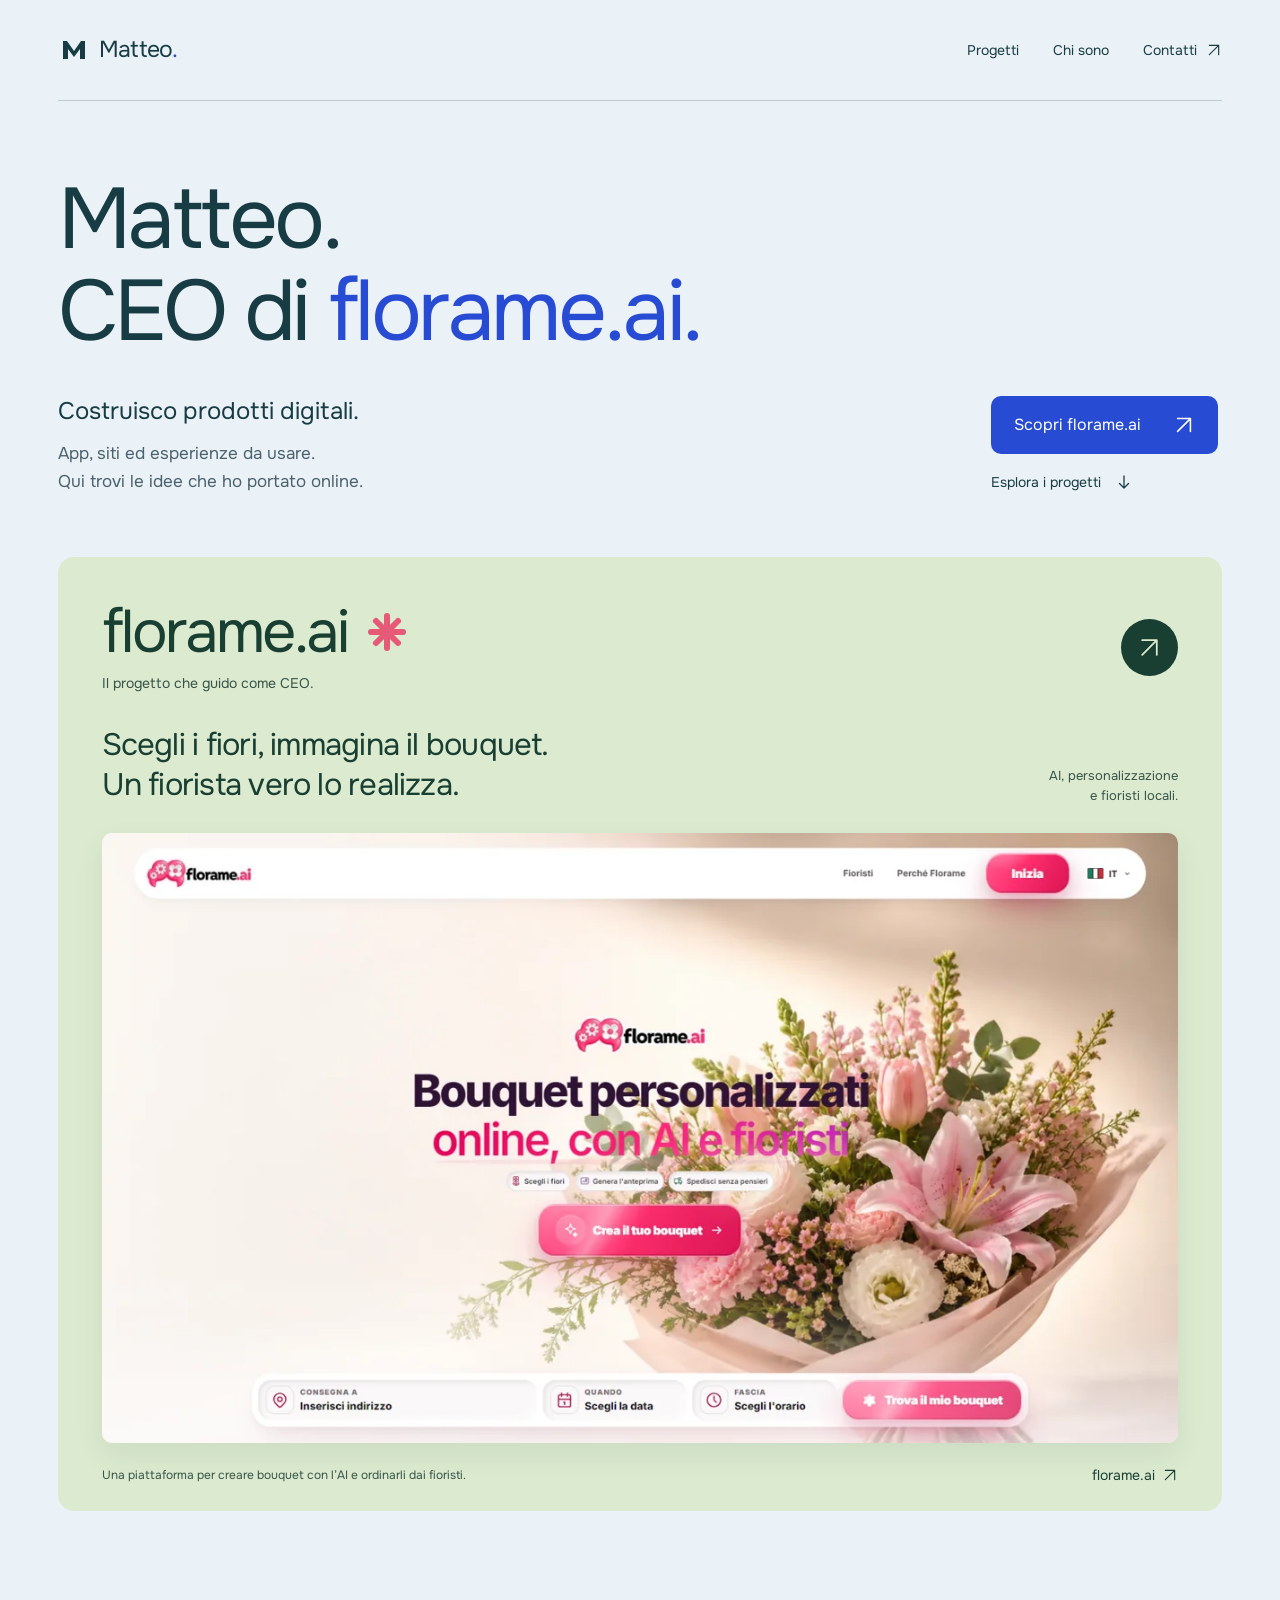
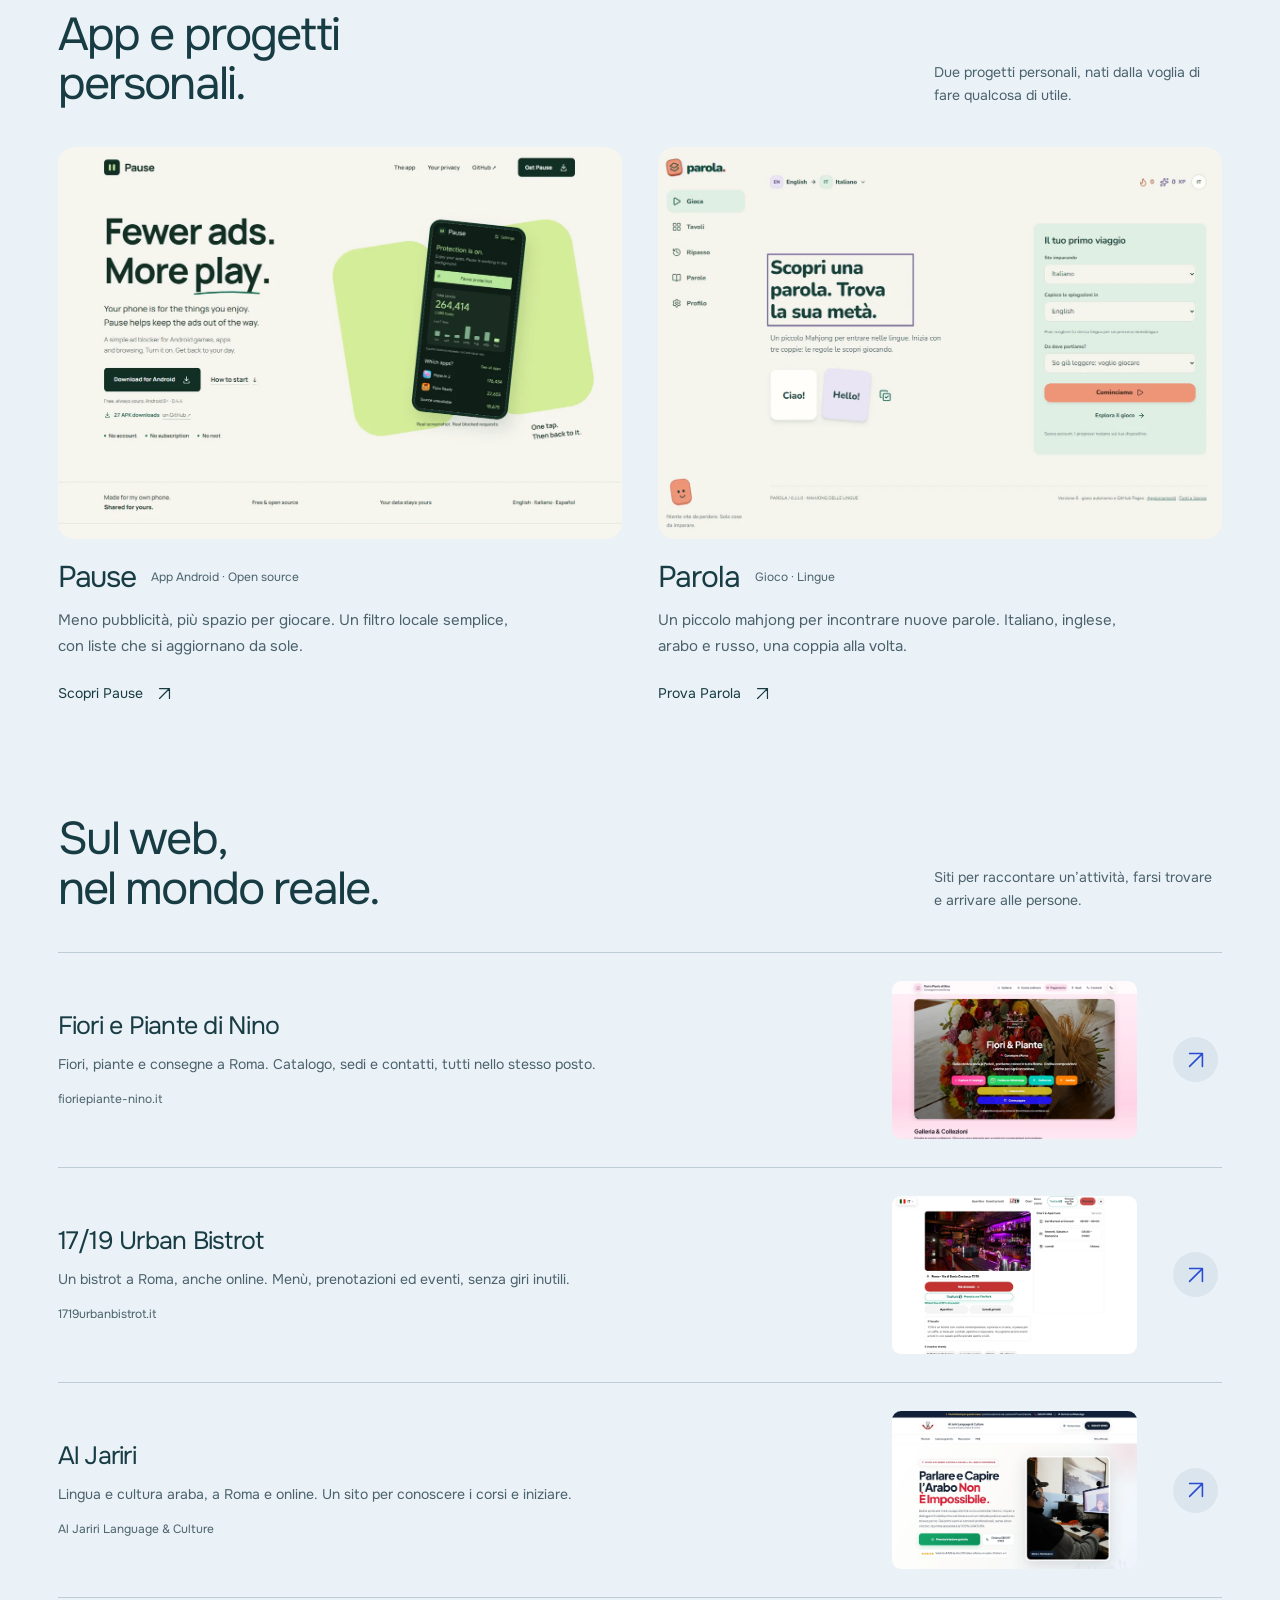
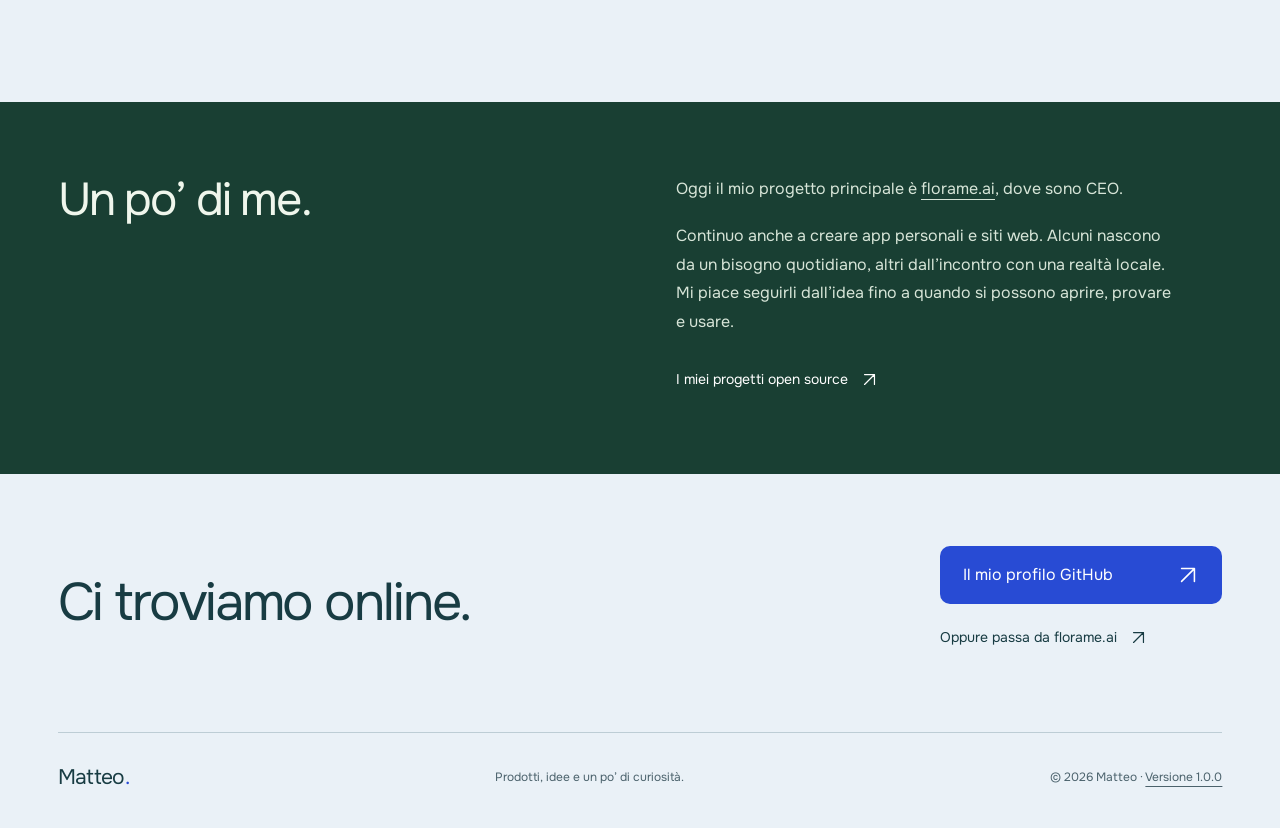
==== docs/index.html @ 4dd7b376 "feat: launch Matteo portfolio with florame.ai as flagship Replace the unrelated bistrot landing page" ====
<!doctype html>
<html lang="it">
<head>
  <meta charset="utf-8">
  <meta name="viewport" content="width=device-width, initial-scale=1">
  <title>Matteo — CEO di florame.ai · Prodotti e progetti</title>
  <meta name="description" content="Sono Matteo, CEO di florame.ai. Creo prodotti digitali, app e siti web. Esplora florame.ai, Pause, Parola e una selezione dei miei progetti online.">
  <meta name="theme-color" content="#eaf1f7">
  <meta property="og:type" content="website">
  <meta property="og:title" content="Matteo — CEO di florame.ai">
  <meta property="og:description" content="CEO di florame.ai. Creo prodotti digitali, app e siti web: qui puoi provarli.">
  <meta property="og:url" content="https://matteoawi.github.io/">
  <meta property="og:image" content="https://matteoawi.github.io/assets/social-preview.png">
  <meta property="og:locale" content="it_IT">
  <meta name="twitter:card" content="summary_large_image">
  <link rel="canonical" href="https://matteoawi.github.io/">
  <link rel="icon" href="assets/favicon.svg" type="image/svg+xml">
  <link rel="preload" href="assets/fonts/onest.woff2" as="font" type="font/woff2" crossorigin>
  <link rel="stylesheet" href="style.css">
</head>
<body>
  <a class="skip" href="#contenuto">Vai al contenuto</a>
  <header class="header wrap">
    <a class="brand" href="#" aria-label="Matteo, inizio pagina"><svg viewBox="0 0 32 32" width="32" height="32" aria-hidden="true"><path d="M5 25V7h4l7 10 7-10h4v18h-5V15l-6 8-6-8v10Z" fill="currentColor"/></svg><span>Matteo<span class="brand-dot">.</span></span></a>
    <nav aria-label="Navigazione principale"><a href="#progetti">Progetti</a><a href="#chi-sono">Chi sono</a><a href="#contatti">Contatti <svg class="arrow" viewBox="0 0 24 24" aria-hidden="true"><path d="M5 19 19 5M5 5h14v14"/></svg></a></nav>
  </header>

  <main id="contenuto">
    <section class="intro wrap" aria-labelledby="intro-title">
      <h1 id="intro-title">Matteo. <br>CEO di <span>florame.ai.</span></h1>
      <div class="intro-bottom">
        <div class="intro-copy"><p class="role">Costruisco prodotti digitali.</p><p>App, siti ed esperienze da usare. <br>Qui trovi le idee che ho portato online.</p></div>
        <div class="intro-actions"><a class="button primary" href="https://florame.ai/">Scopri florame.ai <svg class="arrow" viewBox="0 0 24 24" aria-hidden="true"><path d="M5 19 19 5M5 5h14v14"/></svg></a><a class="down-link" href="#progetti">Esplora i progetti <svg class="arrow" viewBox="0 0 24 24" aria-hidden="true"><path d="M12 4v16m-6-6 6 6 6-6"/></svg></a></div>
      </div>
    </section>

    <section class="flagship wrap" id="progetti" aria-labelledby="florame-title">
      <div class="florame-board">
        <div class="project-heading"><div><h2 id="florame-title">florame.ai<svg class="flower-mark" viewBox="0 0 40 40" width="40" height="40" aria-hidden="true"><path d="M20 4v32M4 20h32M9 9l22 22M9 31 31 9" fill="none" stroke="currentColor" stroke-width="6" stroke-linecap="round"/></svg></h2><p>Il progetto che guido come CEO.</p></div><a class="round-link" href="https://florame.ai/" aria-label="Visita florame.ai"><svg class="arrow" viewBox="0 0 24 24" aria-hidden="true"><path d="M5 19 19 5M5 5h14v14"/></svg></a></div>
        <div class="flagship-description"><p>Scegli i fiori, immagina il bouquet. <br>Un fiorista vero lo realizza.</p><span>AI, personalizzazione<br>e fioristi locali.</span></div>
        <a class="flagship-screen" href="https://florame.ai/" aria-label="Apri il sito florame.ai"><img src="assets/projects/florame.webp" width="1200" height="833" alt="La home di florame.ai con un bouquet e il percorso per creare una composizione personalizzata" fetchpriority="high"></a>
        <div class="board-caption"><span>Una piattaforma per creare bouquet con l’AI e ordinarli dai fioristi.</span><a href="https://florame.ai/">florame.ai <svg class="arrow" viewBox="0 0 24 24" aria-hidden="true"><path d="M5 19 19 5M5 5h14v14"/></svg></a></div>
      </div>
    </section>

    <section class="personal-work wrap section" aria-labelledby="personal-title">
      <div class="section-heading"><h2 id="personal-title">App e progetti<br>personali.</h2><p>Due progetti personali, nati dalla voglia di fare qualcosa di utile.</p></div>
      <div class="product-pair">
        <article class="product pause">
          <a class="product-image" href="https://matteoawi.github.io/Pause/" aria-label="Scopri Pause"><img src="assets/projects/pause.webp" width="1200" height="833" alt="Il sito di Pause e la schermata Android con protezione attiva e statistiche" loading="lazy"></a>
          <div class="product-copy"><div class="product-name"><h3>Pause</h3><span>App Android · Open source</span></div><p>Meno pubblicità, più spazio per giocare. Un filtro locale semplice, con liste che si aggiornano da sole.</p><a class="text-link" href="https://matteoawi.github.io/Pause/">Scopri Pause <svg class="arrow" viewBox="0 0 24 24" aria-hidden="true"><path d="M5 19 19 5M5 5h14v14"/></svg></a></div>
        </article>
        <article class="product parola">
          <a class="product-image" href="https://matteoawi.github.io/parola/" aria-label="Prova Parola"><img src="assets/projects/parola.webp" width="1200" height="833" alt="La home di Parola, con tessere di parole e scelte delle lingue da imparare" loading="lazy"></a>
          <div class="product-copy"><div class="product-name"><h3>Parola</h3><span>Gioco · Lingue</span></div><p>Un piccolo mahjong per incontrare nuove parole. Italiano, inglese, arabo e russo, una coppia alla volta.</p><a class="text-link" href="https://matteoawi.github.io/parola/">Prova Parola <svg class="arrow" viewBox="0 0 24 24" aria-hidden="true"><path d="M5 19 19 5M5 5h14v14"/></svg></a></div>
        </article>
      </div>
    </section>

    <section class="web-work wrap section" aria-labelledby="web-title">
      <div class="section-heading"><h2 id="web-title">Sul web,<br>nel mondo reale.</h2><p>Siti per raccontare un’attività, farsi trovare e arrivare alle persone.</p></div>
      <div class="website-list">
        <a class="website" href="https://fioriepiante-nino.it/"><div class="website-copy"><h3>Fiori e Piante di Nino</h3><p>Fiori, piante e consegne a Roma. Catalogo, sedi e contatti, tutti nello stesso posto.</p><span class="domain">fioriepiante-nino.it</span></div><img src="assets/projects/nino.webp" width="1200" height="833" alt="Anteprima del sito Fiori e Piante di Nino" loading="lazy"><span class="website-arrow" aria-hidden="true"><svg class="arrow" viewBox="0 0 24 24"><path d="M5 19 19 5M5 5h14v14"/></svg></span></a>
        <a class="website" href="https://1719urbanbistrot.it/"><div class="website-copy"><h3>17/19 Urban Bistrot</h3><p>Un bistrot a Roma, anche online. Menù, prenotazioni ed eventi, senza giri inutili.</p><span class="domain">1719urbanbistrot.it</span></div><img src="assets/projects/bistrot.webp" width="1200" height="833" alt="Anteprima del sito 17/19 Urban Bistrot" loading="lazy"><span class="website-arrow" aria-hidden="true"><svg class="arrow" viewBox="0 0 24 24"><path d="M5 19 19 5M5 5h14v14"/></svg></span></a>
        <a class="website" href="https://matteoawi.github.io/Scuola-Arabo/"><div class="website-copy"><h3>Al Jariri</h3><p>Lingua e cultura araba, a Roma e online. Un sito per conoscere i corsi e iniziare.</p><span class="domain">Al Jariri Language &amp; Culture</span></div><img src="assets/projects/aljariri.webp" width="1200" height="833" alt="Anteprima del sito della scuola di arabo Al Jariri" loading="lazy"><span class="website-arrow" aria-hidden="true"><svg class="arrow" viewBox="0 0 24 24"><path d="M5 19 19 5M5 5h14v14"/></svg></span></a>
      </div>
    </section>

    <section class="about" id="chi-sono" aria-labelledby="about-title"><div class="wrap about-layout"><h2 id="about-title">Un po’ di me.</h2><div><p>Oggi il mio progetto principale è <a href="https://florame.ai/">florame.ai</a>, dove sono CEO.</p><p>Continuo anche a creare app personali e siti web. Alcuni nascono da un bisogno quotidiano, altri dall’incontro con una realtà locale. Mi piace seguirli dall’idea fino a quando si possono aprire, provare e usare.</p><a class="text-link" href="https://github.com/matteoawi">I miei progetti open source <svg class="arrow" viewBox="0 0 24 24" aria-hidden="true"><path d="M5 19 19 5M5 5h14v14"/></svg></a></div></div></section>
    <section class="contact wrap" id="contatti" aria-labelledby="contact-title"><h2 id="contact-title">Ci troviamo online.</h2><div><a class="button primary" href="https://github.com/matteoawi">Il mio profilo GitHub <svg class="arrow" viewBox="0 0 24 24" aria-hidden="true"><path d="M5 19 19 5M5 5h14v14"/></svg></a><a class="text-link" href="https://florame.ai/">Oppure passa da florame.ai <svg class="arrow" viewBox="0 0 24 24" aria-hidden="true"><path d="M5 19 19 5M5 5h14v14"/></svg></a></div></section>
  </main>
  <footer class="footer wrap"><a class="brand" href="#">Matteo<span class="brand-dot">.</span></a><p>Prodotti, idee e un po’ di curiosità.</p><small>© 2026 Matteo · <a href="changelog.html">Versione 1.0.0</a></small></footer>
</body>
</html>
---- docs/style.css ----
@font-face{font-family:Onest;src:url('assets/fonts/onest.woff2') format('woff2');font-style:normal;font-weight:100 900;font-display:swap}
:root{--paper:#eaf1f7;--ink:#183c43;--muted:#4b626c;--blue:#284bd4;--rule:#bdcdd5;--mint:#dcebd0;--green:#193f33;--white:#fff;--radius:16px;--max:1200px;--pad:clamp(20px,4.5vw,64px);color-scheme:light}
*{box-sizing:border-box}html{scroll-behavior:smooth;scroll-padding-top:24px;scrollbar-color:#9eb2bf var(--paper)}body{margin:0;background:var(--paper);color:var(--ink);font-family:Onest,ui-sans-serif,system-ui,sans-serif;font-size:16px;line-height:1.6;-webkit-font-smoothing:antialiased}::selection{background:#c7d4ff;color:#132c6f}a{color:inherit;text-underline-offset:5px;text-decoration-thickness:1px}button,input{font:inherit;caret-color:var(--blue)}a:focus-visible{outline:3px solid var(--blue);outline-offset:6px}img{display:block;max-width:100%;height:auto}h1,h2,h3,p{margin:0}h1,h2,h3{text-wrap:balance;font-weight:600}h1,h2{letter-spacing:-.04em;line-height:1.07}p{text-wrap:pretty}svg{flex-shrink:0}.wrap{width:min(100% - var(--pad)*2,var(--max));margin-inline:auto}.arrow{width:22px;height:22px;fill:none;stroke:currentColor;stroke-width:1.7;stroke-linecap:round;stroke-linejoin:round}.skip{position:absolute;z-index:5;top:12px;left:20px;transform:translateY(-150%);padding:12px 20px;background:var(--white);border-radius:8px}.skip:focus{transform:none}.header{display:flex;justify-content:space-between;align-items:center;padding-block:28px;border-bottom:1px solid var(--rule);gap:24px}.brand{display:inline-flex;align-items:center;gap:9px;font-size:23px;font-weight:700;letter-spacing:-.03em;text-decoration:none}.brand-dot{color:var(--blue)}.header nav{display:flex;gap:34px;align-items:center;font-size:14px;font-weight:500}.header nav a{min-height:44px;display:inline-flex;gap:9px;align-items:center;text-decoration:none}.header nav a:hover{text-decoration:underline}.header nav .arrow{width:16px;height:16px}.intro{padding-top:73px;padding-bottom:61px;animation:arrive .65s cubic-bezier(.16,1,.3,1) both}.intro h1{font-size:clamp(42px,6.7vw,88px);max-width:1100px;font-weight:500}.intro h1 span{color:var(--blue)}.intro-bottom{display:flex;justify-content:space-between;align-items:flex-end;gap:36px;margin-top:34px}.intro-copy .role{font-size:24px;font-weight:500;margin-bottom:10px}.role a{color:var(--green)}.intro-copy>p:last-child{font-size:17px;color:var(--muted);line-height:1.65}.intro-actions{display:flex;flex-direction:column;align-items:flex-start;gap:17px;min-width:231px;padding-bottom:3px}.button{display:inline-flex;justify-content:space-between;gap:32px;align-items:center;min-height:56px;padding:16px 23px;font-weight:500;border-radius:10px;text-decoration:none;transition:background .2s,color .2s}.primary{color:white;background:var(--blue)}.primary:hover{background:#1a39ab}.down-link{display:inline-flex;align-items:center;gap:14px;font-size:14px;font-weight:500;text-decoration:none}.down-link .arrow{height:18px;width:18px}.down-link:hover{text-decoration:underline}.florame-board{background:var(--mint);padding:43px 44px 24px;border-radius:var(--radius);overflow:hidden}.project-heading{display:flex;align-items:center;justify-content:space-between;gap:20px}.project-heading h2{display:flex;align-items:center;gap:19px;font-size:clamp(36px,5vw,60px);font-weight:600;letter-spacing:-.04em;color:var(--green)}.flower-mark{font-size:49px;line-height:1;color:#e65a77}.project-heading p{font-size:14px;color:#385447;margin-top:8px}.round-link{flex-shrink:0;width:57px;height:57px;border-radius:50%;display:grid;place-items:center;background:var(--green);color:var(--mint);transition:background .2s}.round-link:hover{background:#2e5b49}.round-link .arrow{width:25px;height:25px}.flagship-description{display:flex;justify-content:space-between;align-items:flex-end;gap:30px;margin-top:30px;margin-bottom:28px}.flagship-description>p{font-size:clamp(20px,2.6vw,31px);line-height:1.3;letter-spacing:-.025em;color:var(--green)}.flagship-description>span{text-align:right;font-size:13px;color:#385447;line-height:1.5}.flagship-screen{display:block;max-height:610px;overflow:hidden;border-radius:10px;background:#f9f2ea;box-shadow:0 12px 28px #24473016}.flagship-screen img{width:100%;height:auto}.board-caption{display:flex;align-items:center;justify-content:space-between;gap:30px;font-size:12px;color:#385447;margin-top:21px}.board-caption>a{display:inline-flex;align-items:center;gap:7px;font-size:14px;font-weight:600;color:var(--green);text-decoration:none;white-space:nowrap}.board-caption .arrow{width:16px;height:16px}.board-caption>a:hover{text-decoration:underline}.section{padding-block:99px 0}.section-heading{display:flex;justify-content:space-between;align-items:flex-end;gap:36px;margin-bottom:39px}.section-heading h2{font-size:clamp(29px,3.8vw,46px);font-weight:500}.section-heading>p{max-width:32ch;font-size:14px;color:var(--muted);line-height:1.6;padding-bottom:2px}.product-pair{display:grid;grid-template-columns:1fr 1fr;gap:36px}.product-image{display:block;overflow:hidden;border-radius:var(--radius);background:#dce3e5;aspect-ratio:1.44}.product-image img{width:100%;height:100%;object-fit:cover}.product-copy{padding-top:22px;max-width:530px}.product-name{display:flex;align-items:center;gap:15px;flex-wrap:wrap}.product-name h3{font-size:30px;letter-spacing:-.035em;line-height:1.1}.product-name>span{font-size:12px;color:var(--muted)}.product-copy>p{font-size:15px;line-height:1.75;color:var(--muted);margin-top:13px;max-width:47ch}.text-link{display:inline-flex;gap:13px;align-items:center;font-weight:500;font-size:14px;text-decoration:none;min-height:44px}.text-link:hover{text-decoration:underline}.text-link .arrow{width:17px;height:17px}.product-copy .text-link{margin-top:12px}.website-list{border-top:1px solid var(--rule)}.website{display:grid;grid-template-columns:1fr 245px 49px;align-items:center;gap:36px;padding:28px 0;border-bottom:1px solid var(--rule);text-decoration:none}.website h3{font-size:25px;line-height:1.2;letter-spacing:-.03em}.website p{font-size:14px;line-height:1.7;color:var(--muted);margin-top:12px}.domain{display:block;font-size:12px;color:var(--muted);margin-top:13px}.website>img{width:245px;aspect-ratio:1.55;object-fit:cover;object-position:top;border-radius:9px}.website-arrow{width:45px;height:45px;display:grid;place-items:center;border-radius:50%;background:#dae5ee;color:var(--blue);transition:background .2s,color .2s}.website:hover h3{text-decoration:underline;text-underline-offset:6px;text-decoration-thickness:1px}.website:hover .website-arrow{background:var(--blue);color:white}.about{margin-top:104px;background:var(--green);color:#eff6ec;padding-block:73px}.about-layout{display:grid;grid-template-columns:1fr 1fr;gap:72px}.about h2{font-size:clamp(32px,3.8vw,46px);font-weight:500}.about-layout>div{max-width:520px}.about p{font-size:16px;line-height:1.8;color:#d7e5d8}.about p+p{margin-top:18px}.about .text-link{margin-top:20px;color:white}.about a:focus-visible{outline-color:#d7e5d8}.contact{display:flex;justify-content:space-between;align-items:center;padding-block:72px;gap:36px}.contact h2{font-size:clamp(34px,4.3vw,53px);font-weight:500;max-width:12ch}.contact>div{display:flex;align-items:flex-start;flex-direction:column;gap:12px}.contact .button{min-width:282px}.footer{border-top:1px solid var(--rule);display:flex;align-items:center;justify-content:space-between;gap:24px;padding-block:28px 34px}.footer .brand{font-size:21px;gap:0}.footer p,.footer small{font-size:12px;color:var(--muted)}.footer small{white-space:nowrap}.footer a:hover{color:var(--blue)}.release{padding-block:80px;min-height:70vh;max-width:780px}.release h1{font-size:clamp(36px,6vw,70px);margin-bottom:24px}.release h2{font-size:28px;margin-top:42px;margin-bottom:20px}.release p,.release li{color:var(--muted);max-width:65ch}.release li+li{margin-top:12px}.release .text-link{margin-top:30px}
@keyframes arrive{from{transform:translateY(10px)}to{transform:translateY(0)}}
@media(hover:hover){.product-image img,.flagship-screen img{transition:transform .5s cubic-bezier(.16,1,.3,1)}.product-image:hover img,.flagship-screen:hover img{transform:scale(1.015)}}
@media(min-width:1500px){.intro{padding-top:87px;padding-bottom:71px}.intro h1{font-size:96px}}
@media(max-width:850px){.header nav{gap:22px}.intro{padding-top:54px}.intro h1{font-size:clamp(42px,7.9vw,72px)}.intro-bottom{margin-top:29px}.intro-copy .role{font-size:21px}.intro-copy>p:last-child{font-size:15px}.intro-actions{min-width:210px}.button{padding-inline:19px;font-size:14px}.florame-board{padding:31px 28px 23px}.flagship-description>span{display:none}.section{padding-top:74px}.section-heading{align-items:flex-start;gap:25px}.section-heading>p{max-width:230px}.product-pair{gap:24px}.product-name>span{width:100%;font-size:12px}.product-copy>p{font-size:14px}.website{grid-template-columns:1fr 190px 36px;gap:20px}.website>img{width:190px}.website h3{font-size:22px}.website-arrow{width:36px;height:36px}.website-arrow .arrow{width:18px;height:18px}.about{margin-top:78px}.about-layout{gap:34px}.about p{font-size:15px}.footer{flex-wrap:wrap}.footer small{margin-left:auto}}
@media(max-width:560px){.header{padding-block:17px;gap:12px}.header .brand>span{display:none}.header .brand{gap:0}.header nav{gap:22px;font-size:12px}.header nav .arrow{display:none}.intro{padding-top:42px;padding-bottom:37px}.intro h1{font-size:clamp(36px,8.7vw,49px);line-height:1.1;letter-spacing:-.04em}.intro-bottom{display:block;margin-top:25px}.intro-copy .role{font-size:21px;margin-bottom:10px}.intro-copy>p:last-child{font-size:15px}.intro-actions{flex-direction:row;flex-wrap:wrap;align-items:center;gap:13px 22px;margin-top:24px;min-width:0}.button{min-height:50px;font-size:13px;padding:13px 16px;gap:21px}.button .arrow{width:18px;height:18px}.down-link{font-size:12px;gap:8px;min-height:44px}.florame-board{padding:25px 20px 20px;border-radius:13px}.project-heading h2{font-size:36px;gap:12px}.flower-mark{font-size:34px}.project-heading p{font-size:12px;margin-top:6px}.round-link{width:43px;height:43px}.round-link .arrow{width:21px;height:21px}.flagship-description{margin-top:23px;margin-bottom:22px}.flagship-description>p{font-size:20px;line-height:1.4}.flagship-screen{border-radius:6px;max-height:none}.board-caption{display:block;margin-top:17px;font-size:12px;max-width:31ch}.board-caption>a{display:flex;width:max-content;margin-top:10px;font-size:13px}.section{padding-top:61px}.section-heading{display:block;margin-bottom:27px}.section-heading h2{font-size:31px}.section-heading>p{margin-top:20px;font-size:13px;max-width:none}.section-heading>p br{display:none}.product-pair{grid-template-columns:1fr;gap:36px}.product-image{aspect-ratio:1.44;border-radius:12px}.product-copy{padding-top:18px}.product-name{gap:13px}.product-name h3{font-size:28px}.product-name>span{width:auto;font-size:12px}.product-copy>p{font-size:14px;margin-top:11px}.product-copy .text-link{margin-top:8px}.website{grid-template-columns:1fr 35px;gap:20px;padding:25px 0}.website>img{display:none}.website h3{font-size:22px}.website p{font-size:13px;margin-top:10px}.website p br{display:none}.domain{margin-top:11px;font-size:12px}.website-arrow{width:35px;height:35px}.about{margin-top:61px;padding-block:45px}.about-layout{grid-template-columns:1fr;gap:27px}.about h2{font-size:32px}.about p{font-size:14px;line-height:1.8}.about .text-link{font-size:13px;margin-top:17px}.contact{align-items:flex-start;flex-direction:column;padding-block:44px;gap:27px}.contact h2{font-size:38px;max-width:10ch}.contact .button{min-width:248px}.contact .text-link{font-size:12px}.footer{padding-top:24px;padding-bottom:27px;gap:14px;align-items:flex-start}.footer p{width:calc(100% - 110px);text-align:right;font-size:12px;align-self:center}.footer small{width:100%;font-size:12px;margin:0}.release{padding-block:48px}.release li{font-size:14px}}
@media(prefers-reduced-motion:reduce){html{scroll-behavior:auto}.intro{animation:none}*,*::before,*::after{transition:none!important;animation:none!important}}

@media(max-width:360px){.project-heading{gap:12px}.project-heading h2{font-size:30px;gap:10px}.flower-mark{width:28px;height:28px}.round-link{width:40px;height:40px}}
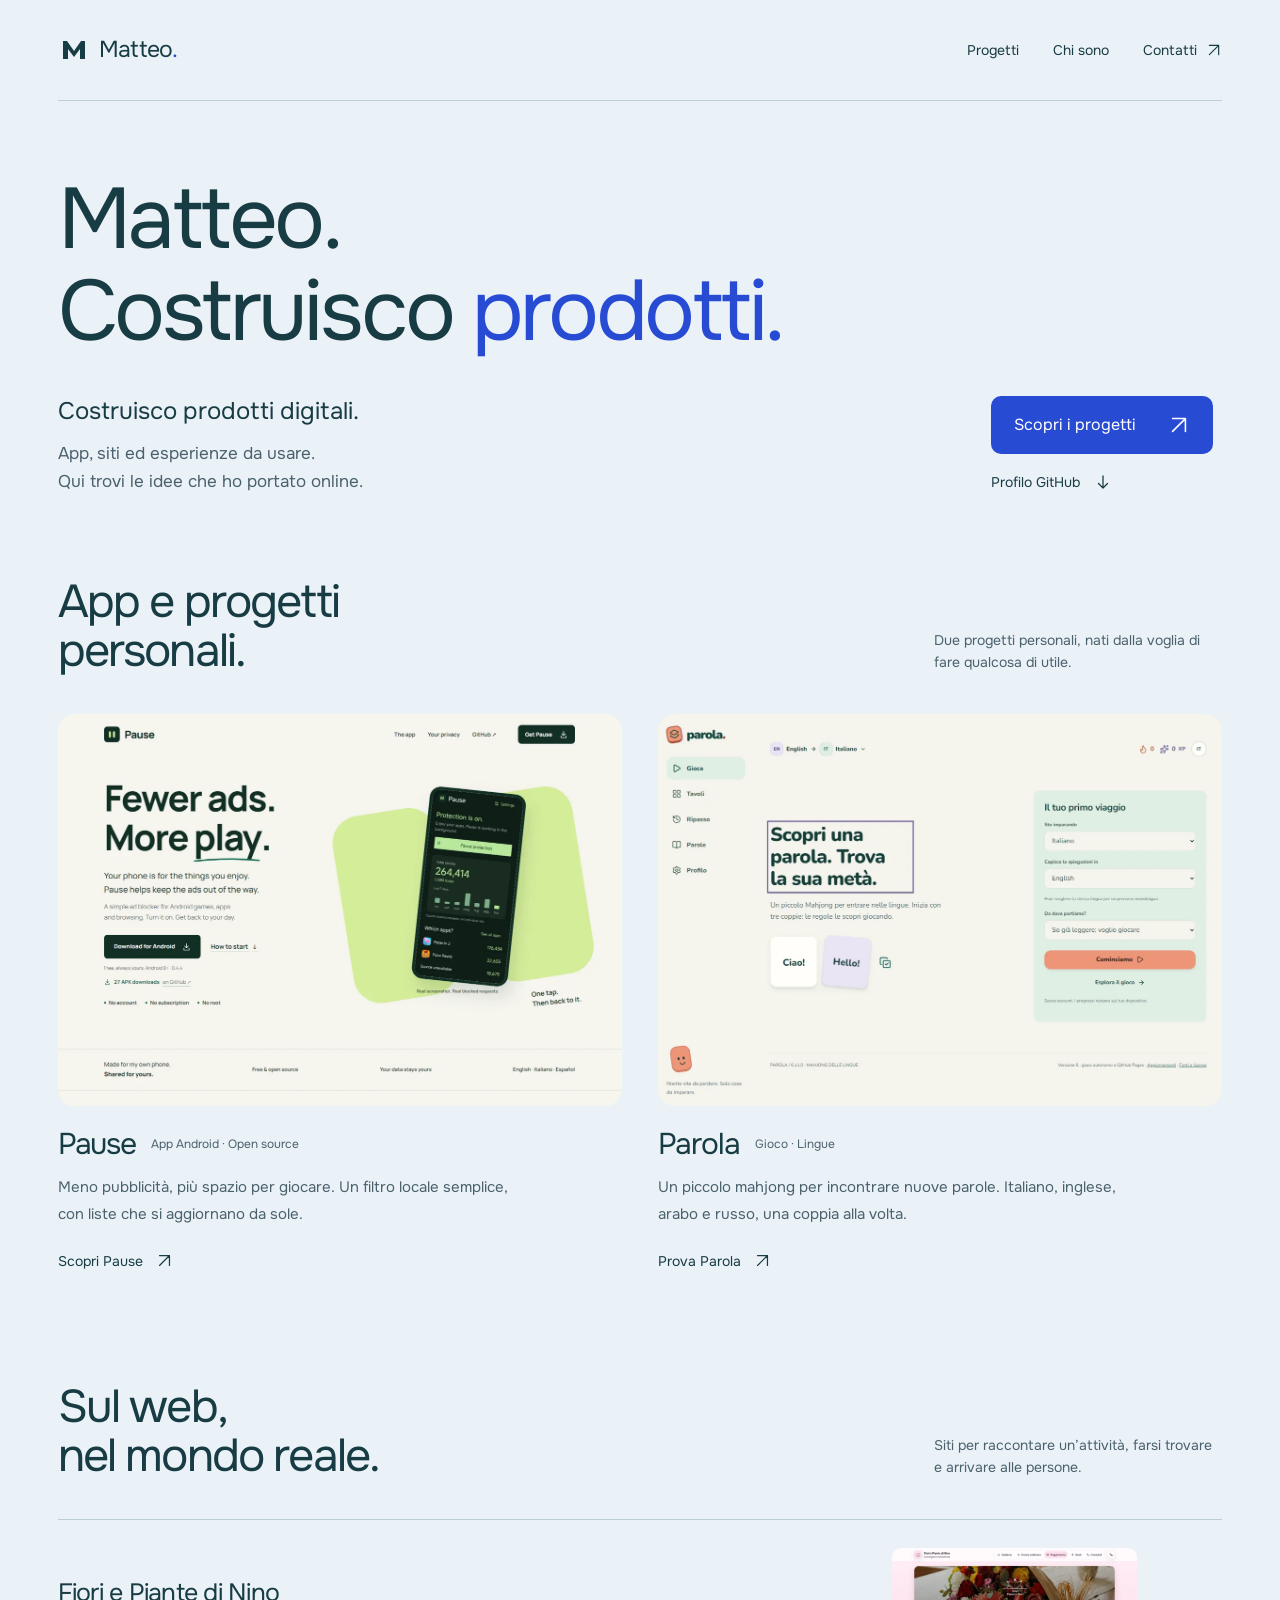
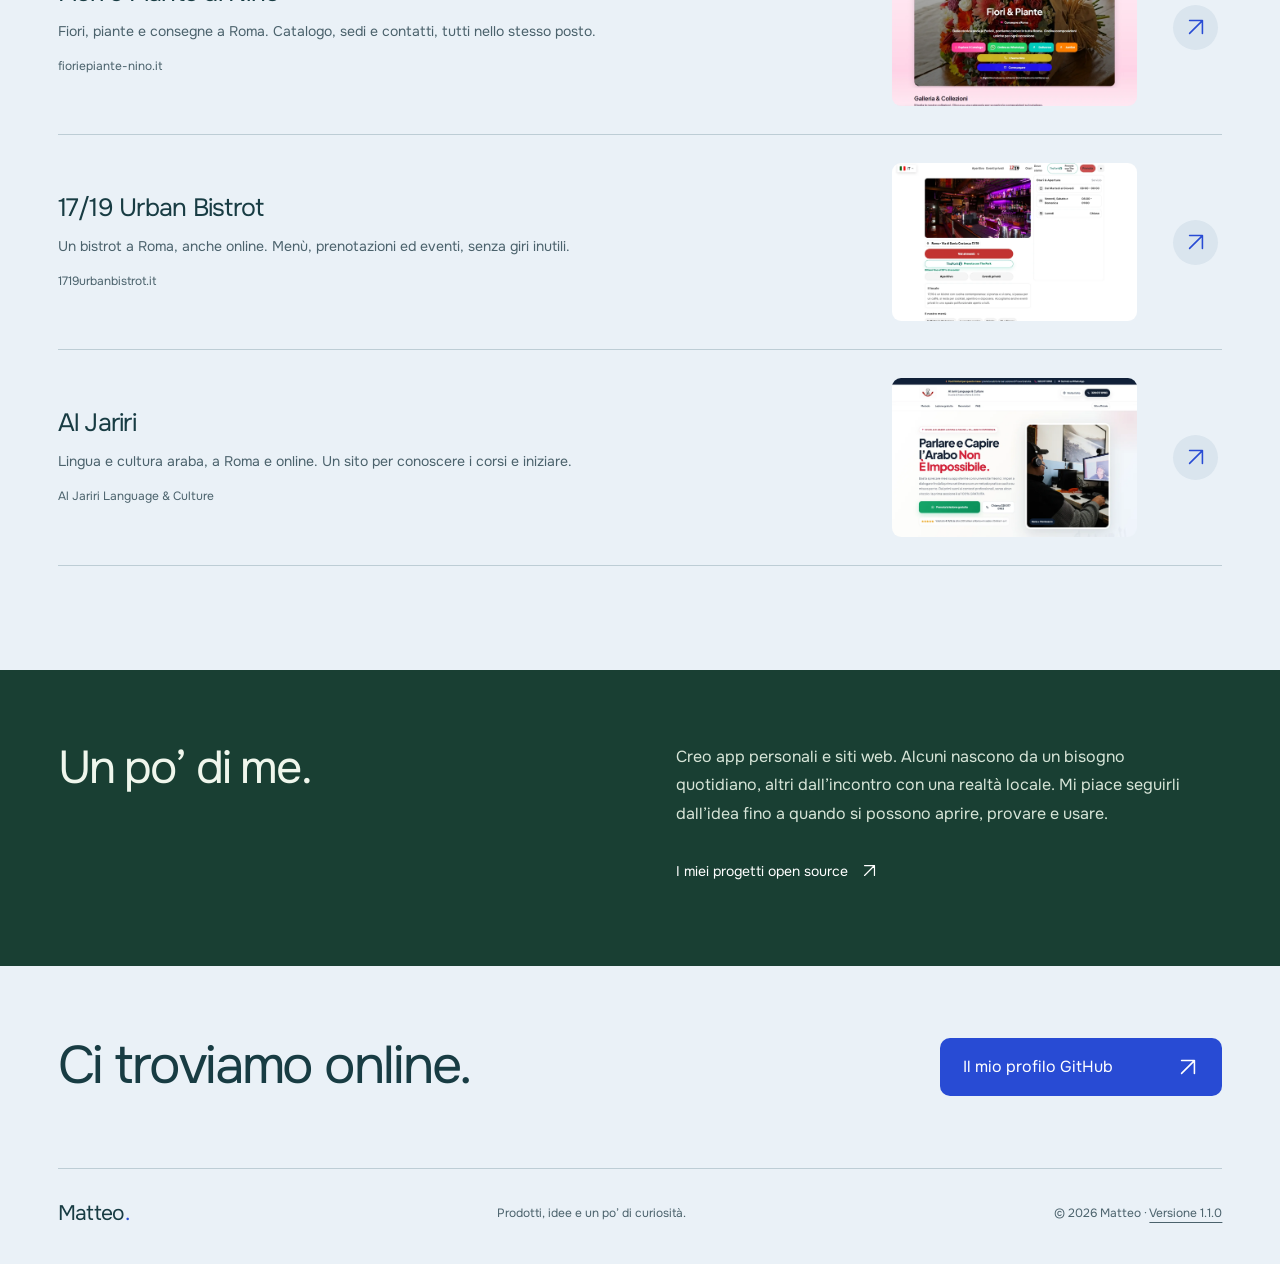
==== commit 0f265d0f: "feat: publish personal portfolio1.1.0 with revised visibility scope Replace the company/CEO spotligh" ====
--- a/docs/index.html
+++ b/docs/index.html
@@ -3,12 +3,12 @@
 <head>
   <meta charset="utf-8">
   <meta name="viewport" content="width=device-width, initial-scale=1">
-  <title>Matteo — CEO di florame.ai · Prodotti e progetti</title>
-  <meta name="description" content="Sono Matteo, CEO di florame.ai. Creo prodotti digitali, app e siti web. Esplora florame.ai, Pause, Parola e una selezione dei miei progetti online.">
+  <title>Matteo — Prodotti e progetti</title>
+  <meta name="description" content="Sono Matteo. Creo prodotti digitali, app e siti web. Esplora Pause, Parola e una selezione dei miei progetti online.">
   <meta name="theme-color" content="#eaf1f7">
   <meta property="og:type" content="website">
-  <meta property="og:title" content="Matteo — CEO di florame.ai">
-  <meta property="og:description" content="CEO di florame.ai. Creo prodotti digitali, app e siti web: qui puoi provarli.">
+  <meta property="og:title" content="Matteo — Prodotti e progetti">
+  <meta property="og:description" content="Creo prodotti digitali, app e siti web: qui puoi provarli.">
   <meta property="og:url" content="https://matteoawi.github.io/">
   <meta property="og:image" content="https://matteoawi.github.io/assets/social-preview.png">
   <meta property="og:locale" content="it_IT">
@@ -27,23 +27,15 @@
 
   <main id="contenuto">
     <section class="intro wrap" aria-labelledby="intro-title">
-      <h1 id="intro-title">Matteo. <br>CEO di <span>florame.ai.</span></h1>
+      <h1 id="intro-title">Matteo. <br>Costruisco <span>prodotti.</span></h1>
       <div class="intro-bottom">
         <div class="intro-copy"><p class="role">Costruisco prodotti digitali.</p><p>App, siti ed esperienze da usare. <br>Qui trovi le idee che ho portato online.</p></div>
-        <div class="intro-actions"><a class="button primary" href="https://florame.ai/">Scopri florame.ai <svg class="arrow" viewBox="0 0 24 24" aria-hidden="true"><path d="M5 19 19 5M5 5h14v14"/></svg></a><a class="down-link" href="#progetti">Esplora i progetti <svg class="arrow" viewBox="0 0 24 24" aria-hidden="true"><path d="M12 4v16m-6-6 6 6 6-6"/></svg></a></div>
+        <div class="intro-actions"><a class="button primary" href="#progetti">Scopri i progetti <svg class="arrow" viewBox="0 0 24 24" aria-hidden="true"><path d="M5 19 19 5M5 5h14v14"/></svg></a><a class="down-link" href="https://github.com/matteoawi">Profilo GitHub <svg class="arrow" viewBox="0 0 24 24" aria-hidden="true"><path d="M12 4v16m-6-6 6 6 6-6"/></svg></a></div>
       </div>
     </section>
 
-    <section class="flagship wrap" id="progetti" aria-labelledby="florame-title">
-      <div class="florame-board">
-        <div class="project-heading"><div><h2 id="florame-title">florame.ai<svg class="flower-mark" viewBox="0 0 40 40" width="40" height="40" aria-hidden="true"><path d="M20 4v32M4 20h32M9 9l22 22M9 31 31 9" fill="none" stroke="currentColor" stroke-width="6" stroke-linecap="round"/></svg></h2><p>Il progetto che guido come CEO.</p></div><a class="round-link" href="https://florame.ai/" aria-label="Visita florame.ai"><svg class="arrow" viewBox="0 0 24 24" aria-hidden="true"><path d="M5 19 19 5M5 5h14v14"/></svg></a></div>
-        <div class="flagship-description"><p>Scegli i fiori, immagina il bouquet. <br>Un fiorista vero lo realizza.</p><span>AI, personalizzazione<br>e fioristi locali.</span></div>
-        <a class="flagship-screen" href="https://florame.ai/" aria-label="Apri il sito florame.ai"><img src="assets/projects/florame.webp" width="1200" height="833" alt="La home di florame.ai con un bouquet e il percorso per creare una composizione personalizzata" fetchpriority="high"></a>
-        <div class="board-caption"><span>Una piattaforma per creare bouquet con l’AI e ordinarli dai fioristi.</span><a href="https://florame.ai/">florame.ai <svg class="arrow" viewBox="0 0 24 24" aria-hidden="true"><path d="M5 19 19 5M5 5h14v14"/></svg></a></div>
-      </div>
-    </section>
 
-    <section class="personal-work wrap section" aria-labelledby="personal-title">
+    <section class="personal-work wrap section" id="progetti" aria-labelledby="personal-title">
       <div class="section-heading"><h2 id="personal-title">App e progetti<br>personali.</h2><p>Due progetti personali, nati dalla voglia di fare qualcosa di utile.</p></div>
       <div class="product-pair">
         <article class="product pause">
@@ -66,9 +58,9 @@
       </div>
     </section>
 
-    <section class="about" id="chi-sono" aria-labelledby="about-title"><div class="wrap about-layout"><h2 id="about-title">Un po’ di me.</h2><div><p>Oggi il mio progetto principale è <a href="https://florame.ai/">florame.ai</a>, dove sono CEO.</p><p>Continuo anche a creare app personali e siti web. Alcuni nascono da un bisogno quotidiano, altri dall’incontro con una realtà locale. Mi piace seguirli dall’idea fino a quando si possono aprire, provare e usare.</p><a class="text-link" href="https://github.com/matteoawi">I miei progetti open source <svg class="arrow" viewBox="0 0 24 24" aria-hidden="true"><path d="M5 19 19 5M5 5h14v14"/></svg></a></div></div></section>
-    <section class="contact wrap" id="contatti" aria-labelledby="contact-title"><h2 id="contact-title">Ci troviamo online.</h2><div><a class="button primary" href="https://github.com/matteoawi">Il mio profilo GitHub <svg class="arrow" viewBox="0 0 24 24" aria-hidden="true"><path d="M5 19 19 5M5 5h14v14"/></svg></a><a class="text-link" href="https://florame.ai/">Oppure passa da florame.ai <svg class="arrow" viewBox="0 0 24 24" aria-hidden="true"><path d="M5 19 19 5M5 5h14v14"/></svg></a></div></section>
+    <section class="about" id="chi-sono" aria-labelledby="about-title"><div class="wrap about-layout"><h2 id="about-title">Un po’ di me.</h2><div><p>Creo app personali e siti web. Alcuni nascono da un bisogno quotidiano, altri dall’incontro con una realtà locale. Mi piace seguirli dall’idea fino a quando si possono aprire, provare e usare.</p><a class="text-link" href="https://github.com/matteoawi">I miei progetti open source <svg class="arrow" viewBox="0 0 24 24" aria-hidden="true"><path d="M5 19 19 5M5 5h14v14"/></svg></a></div></div></section>
+    <section class="contact wrap" id="contatti" aria-labelledby="contact-title"><h2 id="contact-title">Ci troviamo online.</h2><div><a class="button primary" href="https://github.com/matteoawi">Il mio profilo GitHub <svg class="arrow" viewBox="0 0 24 24" aria-hidden="true"><path d="M5 19 19 5M5 5h14v14"/></svg></a></div></section>
   </main>
-  <footer class="footer wrap"><a class="brand" href="#">Matteo<span class="brand-dot">.</span></a><p>Prodotti, idee e un po’ di curiosità.</p><small>© 2026 Matteo · <a href="changelog.html">Versione 1.0.0</a></small></footer>
+  <footer class="footer wrap"><a class="brand" href="#">Matteo<span class="brand-dot">.</span></a><p>Prodotti, idee e un po’ di curiosità.</p><small>© 2026 Matteo · <a href="changelog.html">Versione 1.1.0</a></small></footer>
 </body>
 </html>
--- a/docs/style.css
+++ b/docs/style.css
@@ -1,11 +1,13 @@
 @font-face{font-family:Onest;src:url('assets/fonts/onest.woff2') format('woff2');font-style:normal;font-weight:100 900;font-display:swap}
 :root{--paper:#eaf1f7;--ink:#183c43;--muted:#4b626c;--blue:#284bd4;--rule:#bdcdd5;--mint:#dcebd0;--green:#193f33;--white:#fff;--radius:16px;--max:1200px;--pad:clamp(20px,4.5vw,64px);color-scheme:light}
-*{box-sizing:border-box}html{scroll-behavior:smooth;scroll-padding-top:24px;scrollbar-color:#9eb2bf var(--paper)}body{margin:0;background:var(--paper);color:var(--ink);font-family:Onest,ui-sans-serif,system-ui,sans-serif;font-size:16px;line-height:1.6;-webkit-font-smoothing:antialiased}::selection{background:#c7d4ff;color:#132c6f}a{color:inherit;text-underline-offset:5px;text-decoration-thickness:1px}button,input{font:inherit;caret-color:var(--blue)}a:focus-visible{outline:3px solid var(--blue);outline-offset:6px}img{display:block;max-width:100%;height:auto}h1,h2,h3,p{margin:0}h1,h2,h3{text-wrap:balance;font-weight:600}h1,h2{letter-spacing:-.04em;line-height:1.07}p{text-wrap:pretty}svg{flex-shrink:0}.wrap{width:min(100% - var(--pad)*2,var(--max));margin-inline:auto}.arrow{width:22px;height:22px;fill:none;stroke:currentColor;stroke-width:1.7;stroke-linecap:round;stroke-linejoin:round}.skip{position:absolute;z-index:5;top:12px;left:20px;transform:translateY(-150%);padding:12px 20px;background:var(--white);border-radius:8px}.skip:focus{transform:none}.header{display:flex;justify-content:space-between;align-items:center;padding-block:28px;border-bottom:1px solid var(--rule);gap:24px}.brand{display:inline-flex;align-items:center;gap:9px;font-size:23px;font-weight:700;letter-spacing:-.03em;text-decoration:none}.brand-dot{color:var(--blue)}.header nav{display:flex;gap:34px;align-items:center;font-size:14px;font-weight:500}.header nav a{min-height:44px;display:inline-flex;gap:9px;align-items:center;text-decoration:none}.header nav a:hover{text-decoration:underline}.header nav .arrow{width:16px;height:16px}.intro{padding-top:73px;padding-bottom:61px;animation:arrive .65s cubic-bezier(.16,1,.3,1) both}.intro h1{font-size:clamp(42px,6.7vw,88px);max-width:1100px;font-weight:500}.intro h1 span{color:var(--blue)}.intro-bottom{display:flex;justify-content:space-between;align-items:flex-end;gap:36px;margin-top:34px}.intro-copy .role{font-size:24px;font-weight:500;margin-bottom:10px}.role a{color:var(--green)}.intro-copy>p:last-child{font-size:17px;color:var(--muted);line-height:1.65}.intro-actions{display:flex;flex-direction:column;align-items:flex-start;gap:17px;min-width:231px;padding-bottom:3px}.button{display:inline-flex;justify-content:space-between;gap:32px;align-items:center;min-height:56px;padding:16px 23px;font-weight:500;border-radius:10px;text-decoration:none;transition:background .2s,color .2s}.primary{color:white;background:var(--blue)}.primary:hover{background:#1a39ab}.down-link{display:inline-flex;align-items:center;gap:14px;font-size:14px;font-weight:500;text-decoration:none}.down-link .arrow{height:18px;width:18px}.down-link:hover{text-decoration:underline}.florame-board{background:var(--mint);padding:43px 44px 24px;border-radius:var(--radius);overflow:hidden}.project-heading{display:flex;align-items:center;justify-content:space-between;gap:20px}.project-heading h2{display:flex;align-items:center;gap:19px;font-size:clamp(36px,5vw,60px);font-weight:600;letter-spacing:-.04em;color:var(--green)}.flower-mark{font-size:49px;line-height:1;color:#e65a77}.project-heading p{font-size:14px;color:#385447;margin-top:8px}.round-link{flex-shrink:0;width:57px;height:57px;border-radius:50%;display:grid;place-items:center;background:var(--green);color:var(--mint);transition:background .2s}.round-link:hover{background:#2e5b49}.round-link .arrow{width:25px;height:25px}.flagship-description{display:flex;justify-content:space-between;align-items:flex-end;gap:30px;margin-top:30px;margin-bottom:28px}.flagship-description>p{font-size:clamp(20px,2.6vw,31px);line-height:1.3;letter-spacing:-.025em;color:var(--green)}.flagship-description>span{text-align:right;font-size:13px;color:#385447;line-height:1.5}.flagship-screen{display:block;max-height:610px;overflow:hidden;border-radius:10px;background:#f9f2ea;box-shadow:0 12px 28px #24473016}.flagship-screen img{width:100%;height:auto}.board-caption{display:flex;align-items:center;justify-content:space-between;gap:30px;font-size:12px;color:#385447;margin-top:21px}.board-caption>a{display:inline-flex;align-items:center;gap:7px;font-size:14px;font-weight:600;color:var(--green);text-decoration:none;white-space:nowrap}.board-caption .arrow{width:16px;height:16px}.board-caption>a:hover{text-decoration:underline}.section{padding-block:99px 0}.section-heading{display:flex;justify-content:space-between;align-items:flex-end;gap:36px;margin-bottom:39px}.section-heading h2{font-size:clamp(29px,3.8vw,46px);font-weight:500}.section-heading>p{max-width:32ch;font-size:14px;color:var(--muted);line-height:1.6;padding-bottom:2px}.product-pair{display:grid;grid-template-columns:1fr 1fr;gap:36px}.product-image{display:block;overflow:hidden;border-radius:var(--radius);background:#dce3e5;aspect-ratio:1.44}.product-image img{width:100%;height:100%;object-fit:cover}.product-copy{padding-top:22px;max-width:530px}.product-name{display:flex;align-items:center;gap:15px;flex-wrap:wrap}.product-name h3{font-size:30px;letter-spacing:-.035em;line-height:1.1}.product-name>span{font-size:12px;color:var(--muted)}.product-copy>p{font-size:15px;line-height:1.75;color:var(--muted);margin-top:13px;max-width:47ch}.text-link{display:inline-flex;gap:13px;align-items:center;font-weight:500;font-size:14px;text-decoration:none;min-height:44px}.text-link:hover{text-decoration:underline}.text-link .arrow{width:17px;height:17px}.product-copy .text-link{margin-top:12px}.website-list{border-top:1px solid var(--rule)}.website{display:grid;grid-template-columns:1fr 245px 49px;align-items:center;gap:36px;padding:28px 0;border-bottom:1px solid var(--rule);text-decoration:none}.website h3{font-size:25px;line-height:1.2;letter-spacing:-.03em}.website p{font-size:14px;line-height:1.7;color:var(--muted);margin-top:12px}.domain{display:block;font-size:12px;color:var(--muted);margin-top:13px}.website>img{width:245px;aspect-ratio:1.55;object-fit:cover;object-position:top;border-radius:9px}.website-arrow{width:45px;height:45px;display:grid;place-items:center;border-radius:50%;background:#dae5ee;color:var(--blue);transition:background .2s,color .2s}.website:hover h3{text-decoration:underline;text-underline-offset:6px;text-decoration-thickness:1px}.website:hover .website-arrow{background:var(--blue);color:white}.about{margin-top:104px;background:var(--green);color:#eff6ec;padding-block:73px}.about-layout{display:grid;grid-template-columns:1fr 1fr;gap:72px}.about h2{font-size:clamp(32px,3.8vw,46px);font-weight:500}.about-layout>div{max-width:520px}.about p{font-size:16px;line-height:1.8;color:#d7e5d8}.about p+p{margin-top:18px}.about .text-link{margin-top:20px;color:white}.about a:focus-visible{outline-color:#d7e5d8}.contact{display:flex;justify-content:space-between;align-items:center;padding-block:72px;gap:36px}.contact h2{font-size:clamp(34px,4.3vw,53px);font-weight:500;max-width:12ch}.contact>div{display:flex;align-items:flex-start;flex-direction:column;gap:12px}.contact .button{min-width:282px}.footer{border-top:1px solid var(--rule);display:flex;align-items:center;justify-content:space-between;gap:24px;padding-block:28px 34px}.footer .brand{font-size:21px;gap:0}.footer p,.footer small{font-size:12px;color:var(--muted)}.footer small{white-space:nowrap}.footer a:hover{color:var(--blue)}.release{padding-block:80px;min-height:70vh;max-width:780px}.release h1{font-size:clamp(36px,6vw,70px);margin-bottom:24px}.release h2{font-size:28px;margin-top:42px;margin-bottom:20px}.release p,.release li{color:var(--muted);max-width:65ch}.release li+li{margin-top:12px}.release .text-link{margin-top:30px}
+*{box-sizing:border-box}html{scroll-behavior:smooth;scroll-padding-top:24px;scrollbar-color:#9eb2bf var(--paper)}body{margin:0;background:var(--paper);color:var(--ink);font-family:Onest,ui-sans-serif,system-ui,sans-serif;font-size:16px;line-height:1.6;-webkit-font-smoothing:antialiased}::selection{background:#c7d4ff;color:#132c6f}a{color:inherit;text-underline-offset:5px;text-decoration-thickness:1px}button,input{font:inherit;caret-color:var(--blue)}a:focus-visible{outline:3px solid var(--blue);outline-offset:6px}img{display:block;max-width:100%;height:auto}h1,h2,h3,p{margin:0}h1,h2,h3{text-wrap:balance;font-weight:600}h1,h2{letter-spacing:-.04em;line-height:1.07}p{text-wrap:pretty}svg{flex-shrink:0}.wrap{width:min(100% - var(--pad)*2,var(--max));margin-inline:auto}.arrow{width:22px;height:22px;fill:none;stroke:currentColor;stroke-width:1.7;stroke-linecap:round;stroke-linejoin:round}.skip{position:absolute;z-index:5;top:12px;left:20px;transform:translateY(-150%);padding:12px 20px;background:var(--white);border-radius:8px}.skip:focus{transform:none}.header{display:flex;justify-content:space-between;align-items:center;padding-block:28px;border-bottom:1px solid var(--rule);gap:24px}.brand{display:inline-flex;align-items:center;gap:9px;font-size:23px;font-weight:700;letter-spacing:-.03em;text-decoration:none}.brand-dot{color:var(--blue)}.header nav{display:flex;gap:34px;align-items:center;font-size:14px;font-weight:500}.header nav a{min-height:44px;display:inline-flex;gap:9px;align-items:center;text-decoration:none}.header nav a:hover{text-decoration:underline}.header nav .arrow{width:16px;height:16px}.intro{padding-top:73px;padding-bottom:61px;animation:arrive .65s cubic-bezier(.16,1,.3,1) both}.intro h1{font-size:clamp(42px,6.7vw,88px);max-width:1100px;font-weight:500}.intro h1 span{color:var(--blue)}.intro-bottom{display:flex;justify-content:space-between;align-items:flex-end;gap:36px;margin-top:34px}.intro-copy .role{font-size:24px;font-weight:500;margin-bottom:10px}.role a{color:var(--green)}.intro-copy>p:last-child{font-size:17px;color:var(--muted);line-height:1.65}.intro-actions{display:flex;flex-direction:column;align-items:flex-start;gap:17px;min-width:231px;padding-bottom:3px}.button{display:inline-flex;justify-content:space-between;gap:32px;align-items:center;min-height:56px;padding:16px 23px;font-weight:500;border-radius:10px;text-decoration:none;transition:background .2s,color .2s}.primary{color:white;background:var(--blue)}.primary:hover{background:#1a39ab}.down-link{display:inline-flex;align-items:center;gap:14px;font-size:14px;font-weight:500;text-decoration:none}.down-link .arrow{height:18px;width:18px}.down-link:hover{text-decoration:underline}.project-heading{display:flex;align-items:center;justify-content:space-between;gap:20px}.project-heading h2{display:flex;align-items:center;gap:19px;font-size:clamp(36px,5vw,60px);font-weight:600;letter-spacing:-.04em;color:var(--green)}.flower-mark{font-size:49px;line-height:1;color:#e65a77}.project-heading p{font-size:14px;color:#385447;margin-top:8px}.round-link{flex-shrink:0;width:57px;height:57px;border-radius:50%;display:grid;place-items:center;background:var(--green);color:var(--mint);transition:background .2s}.round-link:hover{background:#2e5b49}.round-link .arrow{width:25px;height:25px}.flagship-description{display:flex;justify-content:space-between;align-items:flex-end;gap:30px;margin-top:30px;margin-bottom:28px}.flagship-description>p{font-size:clamp(20px,2.6vw,31px);line-height:1.3;letter-spacing:-.025em;color:var(--green)}.flagship-description>span{text-align:right;font-size:13px;color:#385447;line-height:1.5}.flagship-screen{display:block;max-height:610px;overflow:hidden;border-radius:10px;background:#f9f2ea;box-shadow:0 12px 28px #24473016}.flagship-screen img{width:100%;height:auto}.board-caption{display:flex;align-items:center;justify-content:space-between;gap:30px;font-size:12px;color:#385447;margin-top:21px}.board-caption>a{display:inline-flex;align-items:center;gap:7px;font-size:14px;font-weight:600;color:var(--green);text-decoration:none;white-space:nowrap}.board-caption .arrow{width:16px;height:16px}.board-caption>a:hover{text-decoration:underline}.section{padding-block:99px 0}.section-heading{display:flex;justify-content:space-between;align-items:flex-end;gap:36px;margin-bottom:39px}.section-heading h2{font-size:clamp(29px,3.8vw,46px);font-weight:500}.section-heading>p{max-width:32ch;font-size:14px;color:var(--muted);line-height:1.6;padding-bottom:2px}.product-pair{display:grid;grid-template-columns:1fr 1fr;gap:36px}.product-image{display:block;overflow:hidden;border-radius:var(--radius);background:#dce3e5;aspect-ratio:1.44}.product-image img{width:100%;height:100%;object-fit:cover}.product-copy{padding-top:22px;max-width:530px}.product-name{display:flex;align-items:center;gap:15px;flex-wrap:wrap}.product-name h3{font-size:30px;letter-spacing:-.035em;line-height:1.1}.product-name>span{font-size:12px;color:var(--muted)}.product-copy>p{font-size:15px;line-height:1.75;color:var(--muted);margin-top:13px;max-width:47ch}.text-link{display:inline-flex;gap:13px;align-items:center;font-weight:500;font-size:14px;text-decoration:none;min-height:44px}.text-link:hover{text-decoration:underline}.text-link .arrow{width:17px;height:17px}.product-copy .text-link{margin-top:12px}.website-list{border-top:1px solid var(--rule)}.website{display:grid;grid-template-columns:1fr 245px 49px;align-items:center;gap:36px;padding:28px 0;border-bottom:1px solid var(--rule);text-decoration:none}.website h3{font-size:25px;line-height:1.2;letter-spacing:-.03em}.website p{font-size:14px;line-height:1.7;color:var(--muted);margin-top:12px}.domain{display:block;font-size:12px;color:var(--muted);margin-top:13px}.website>img{width:245px;aspect-ratio:1.55;object-fit:cover;object-position:top;border-radius:9px}.website-arrow{width:45px;height:45px;display:grid;place-items:center;border-radius:50%;background:#dae5ee;color:var(--blue);transition:background .2s,color .2s}.website:hover h3{text-decoration:underline;text-underline-offset:6px;text-decoration-thickness:1px}.website:hover .website-arrow{background:var(--blue);color:white}.about{margin-top:104px;background:var(--green);color:#eff6ec;padding-block:73px}.about-layout{display:grid;grid-template-columns:1fr 1fr;gap:72px}.about h2{font-size:clamp(32px,3.8vw,46px);font-weight:500}.about-layout>div{max-width:520px}.about p{font-size:16px;line-height:1.8;color:#d7e5d8}.about p+p{margin-top:18px}.about .text-link{margin-top:20px;color:white}.about a:focus-visible{outline-color:#d7e5d8}.contact{display:flex;justify-content:space-between;align-items:center;padding-block:72px;gap:36px}.contact h2{font-size:clamp(34px,4.3vw,53px);font-weight:500;max-width:12ch}.contact>div{display:flex;align-items:flex-start;flex-direction:column;gap:12px}.contact .button{min-width:282px}.footer{border-top:1px solid var(--rule);display:flex;align-items:center;justify-content:space-between;gap:24px;padding-block:28px 34px}.footer .brand{font-size:21px;gap:0}.footer p,.footer small{font-size:12px;color:var(--muted)}.footer small{white-space:nowrap}.footer a:hover{color:var(--blue)}.release{padding-block:80px;min-height:70vh;max-width:780px}.release h1{font-size:clamp(36px,6vw,70px);margin-bottom:24px}.release h2{font-size:28px;margin-top:42px;margin-bottom:20px}.release p,.release li{color:var(--muted);max-width:65ch}.release li+li{margin-top:12px}.release .text-link{margin-top:30px}
 @keyframes arrive{from{transform:translateY(10px)}to{transform:translateY(0)}}
 @media(hover:hover){.product-image img,.flagship-screen img{transition:transform .5s cubic-bezier(.16,1,.3,1)}.product-image:hover img,.flagship-screen:hover img{transform:scale(1.015)}}
 @media(min-width:1500px){.intro{padding-top:87px;padding-bottom:71px}.intro h1{font-size:96px}}
-@media(max-width:850px){.header nav{gap:22px}.intro{padding-top:54px}.intro h1{font-size:clamp(42px,7.9vw,72px)}.intro-bottom{margin-top:29px}.intro-copy .role{font-size:21px}.intro-copy>p:last-child{font-size:15px}.intro-actions{min-width:210px}.button{padding-inline:19px;font-size:14px}.florame-board{padding:31px 28px 23px}.flagship-description>span{display:none}.section{padding-top:74px}.section-heading{align-items:flex-start;gap:25px}.section-heading>p{max-width:230px}.product-pair{gap:24px}.product-name>span{width:100%;font-size:12px}.product-copy>p{font-size:14px}.website{grid-template-columns:1fr 190px 36px;gap:20px}.website>img{width:190px}.website h3{font-size:22px}.website-arrow{width:36px;height:36px}.website-arrow .arrow{width:18px;height:18px}.about{margin-top:78px}.about-layout{gap:34px}.about p{font-size:15px}.footer{flex-wrap:wrap}.footer small{margin-left:auto}}
-@media(max-width:560px){.header{padding-block:17px;gap:12px}.header .brand>span{display:none}.header .brand{gap:0}.header nav{gap:22px;font-size:12px}.header nav .arrow{display:none}.intro{padding-top:42px;padding-bottom:37px}.intro h1{font-size:clamp(36px,8.7vw,49px);line-height:1.1;letter-spacing:-.04em}.intro-bottom{display:block;margin-top:25px}.intro-copy .role{font-size:21px;margin-bottom:10px}.intro-copy>p:last-child{font-size:15px}.intro-actions{flex-direction:row;flex-wrap:wrap;align-items:center;gap:13px 22px;margin-top:24px;min-width:0}.button{min-height:50px;font-size:13px;padding:13px 16px;gap:21px}.button .arrow{width:18px;height:18px}.down-link{font-size:12px;gap:8px;min-height:44px}.florame-board{padding:25px 20px 20px;border-radius:13px}.project-heading h2{font-size:36px;gap:12px}.flower-mark{font-size:34px}.project-heading p{font-size:12px;margin-top:6px}.round-link{width:43px;height:43px}.round-link .arrow{width:21px;height:21px}.flagship-description{margin-top:23px;margin-bottom:22px}.flagship-description>p{font-size:20px;line-height:1.4}.flagship-screen{border-radius:6px;max-height:none}.board-caption{display:block;margin-top:17px;font-size:12px;max-width:31ch}.board-caption>a{display:flex;width:max-content;margin-top:10px;font-size:13px}.section{padding-top:61px}.section-heading{display:block;margin-bottom:27px}.section-heading h2{font-size:31px}.section-heading>p{margin-top:20px;font-size:13px;max-width:none}.section-heading>p br{display:none}.product-pair{grid-template-columns:1fr;gap:36px}.product-image{aspect-ratio:1.44;border-radius:12px}.product-copy{padding-top:18px}.product-name{gap:13px}.product-name h3{font-size:28px}.product-name>span{width:auto;font-size:12px}.product-copy>p{font-size:14px;margin-top:11px}.product-copy .text-link{margin-top:8px}.website{grid-template-columns:1fr 35px;gap:20px;padding:25px 0}.website>img{display:none}.website h3{font-size:22px}.website p{font-size:13px;margin-top:10px}.website p br{display:none}.domain{margin-top:11px;font-size:12px}.website-arrow{width:35px;height:35px}.about{margin-top:61px;padding-block:45px}.about-layout{grid-template-columns:1fr;gap:27px}.about h2{font-size:32px}.about p{font-size:14px;line-height:1.8}.about .text-link{font-size:13px;margin-top:17px}.contact{align-items:flex-start;flex-direction:column;padding-block:44px;gap:27px}.contact h2{font-size:38px;max-width:10ch}.contact .button{min-width:248px}.contact .text-link{font-size:12px}.footer{padding-top:24px;padding-bottom:27px;gap:14px;align-items:flex-start}.footer p{width:calc(100% - 110px);text-align:right;font-size:12px;align-self:center}.footer small{width:100%;font-size:12px;margin:0}.release{padding-block:48px}.release li{font-size:14px}}
+@media(max-width:850px){.header nav{gap:22px}.intro{padding-top:54px}.intro h1{font-size:clamp(42px,7.9vw,72px)}.intro-bottom{margin-top:29px}.intro-copy .role{font-size:21px}.intro-copy>p:last-child{font-size:15px}.intro-actions{min-width:210px}.button{padding-inline:19px;font-size:14px}.flagship-description>span{display:none}.section{padding-top:74px}.section-heading{align-items:flex-start;gap:25px}.section-heading>p{max-width:230px}.product-pair{gap:24px}.product-name>span{width:100%;font-size:12px}.product-copy>p{font-size:14px}.website{grid-template-columns:1fr 190px 36px;gap:20px}.website>img{width:190px}.website h3{font-size:22px}.website-arrow{width:36px;height:36px}.website-arrow .arrow{width:18px;height:18px}.about{margin-top:78px}.about-layout{gap:34px}.about p{font-size:15px}.footer{flex-wrap:wrap}.footer small{margin-left:auto}}
+@media(max-width:560px){.header{padding-block:17px;gap:12px}.header .brand>span{display:none}.header .brand{gap:0}.header nav{gap:22px;font-size:12px}.header nav .arrow{display:none}.intro{padding-top:42px;padding-bottom:37px}.intro h1{font-size:clamp(36px,8.7vw,49px);line-height:1.1;letter-spacing:-.04em}.intro-bottom{display:block;margin-top:25px}.intro-copy .role{font-size:21px;margin-bottom:10px}.intro-copy>p:last-child{font-size:15px}.intro-actions{flex-direction:row;flex-wrap:wrap;align-items:center;gap:13px 22px;margin-top:24px;min-width:0}.button{min-height:50px;font-size:13px;padding:13px 16px;gap:21px}.button .arrow{width:18px;height:18px}.down-link{font-size:12px;gap:8px;min-height:44px}.project-heading h2{font-size:36px;gap:12px}.flower-mark{font-size:34px}.project-heading p{font-size:12px;margin-top:6px}.round-link{width:43px;height:43px}.round-link .arrow{width:21px;height:21px}.flagship-description{margin-top:23px;margin-bottom:22px}.flagship-description>p{font-size:20px;line-height:1.4}.flagship-screen{border-radius:6px;max-height:none}.board-caption{display:block;margin-top:17px;font-size:12px;max-width:31ch}.board-caption>a{display:flex;width:max-content;margin-top:10px;font-size:13px}.section{padding-top:61px}.section-heading{display:block;margin-bottom:27px}.section-heading h2{font-size:31px}.section-heading>p{margin-top:20px;font-size:13px;max-width:none}.section-heading>p br{display:none}.product-pair{grid-template-columns:1fr;gap:36px}.product-image{aspect-ratio:1.44;border-radius:12px}.product-copy{padding-top:18px}.product-name{gap:13px}.product-name h3{font-size:28px}.product-name>span{width:auto;font-size:12px}.product-copy>p{font-size:14px;margin-top:11px}.product-copy .text-link{margin-top:8px}.website{grid-template-columns:1fr 35px;gap:20px;padding:25px 0}.website>img{display:none}.website h3{font-size:22px}.website p{font-size:13px;margin-top:10px}.website p br{display:none}.domain{margin-top:11px;font-size:12px}.website-arrow{width:35px;height:35px}.about{margin-top:61px;padding-block:45px}.about-layout{grid-template-columns:1fr;gap:27px}.about h2{font-size:32px}.about p{font-size:14px;line-height:1.8}.about .text-link{font-size:13px;margin-top:17px}.contact{align-items:flex-start;flex-direction:column;padding-block:44px;gap:27px}.contact h2{font-size:38px;max-width:10ch}.contact .button{min-width:248px}.contact .text-link{font-size:12px}.footer{padding-top:24px;padding-bottom:27px;gap:14px;align-items:flex-start}.footer p{width:calc(100% - 110px);text-align:right;font-size:12px;align-self:center}.footer small{width:100%;font-size:12px;margin:0}.release{padding-block:48px}.release li{font-size:14px}}
 @media(prefers-reduced-motion:reduce){html{scroll-behavior:auto}.intro{animation:none}*,*::before,*::after{transition:none!important;animation:none!important}}
 
 @media(max-width:360px){.project-heading{gap:12px}.project-heading h2{font-size:30px;gap:10px}.flower-mark{width:28px;height:28px}.round-link{width:40px;height:40px}}
+
+.personal-work{padding-top:20px}
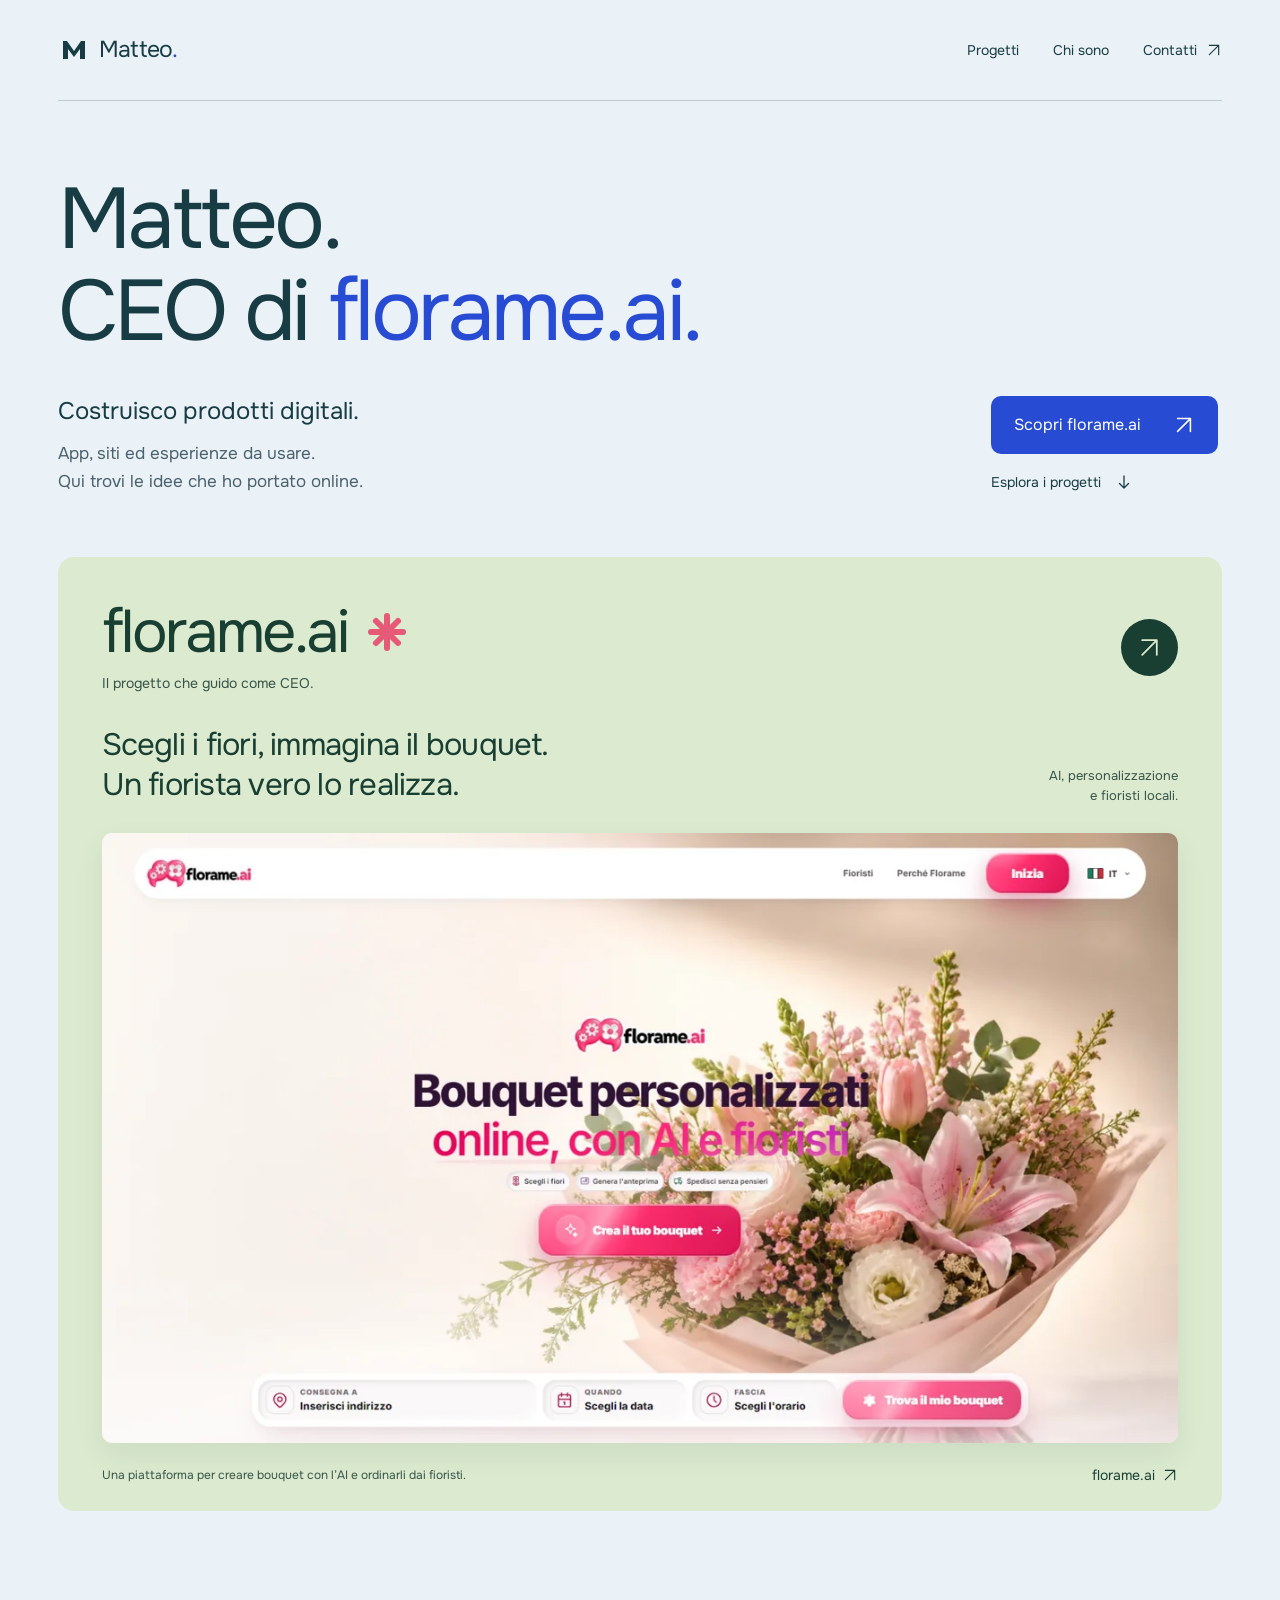
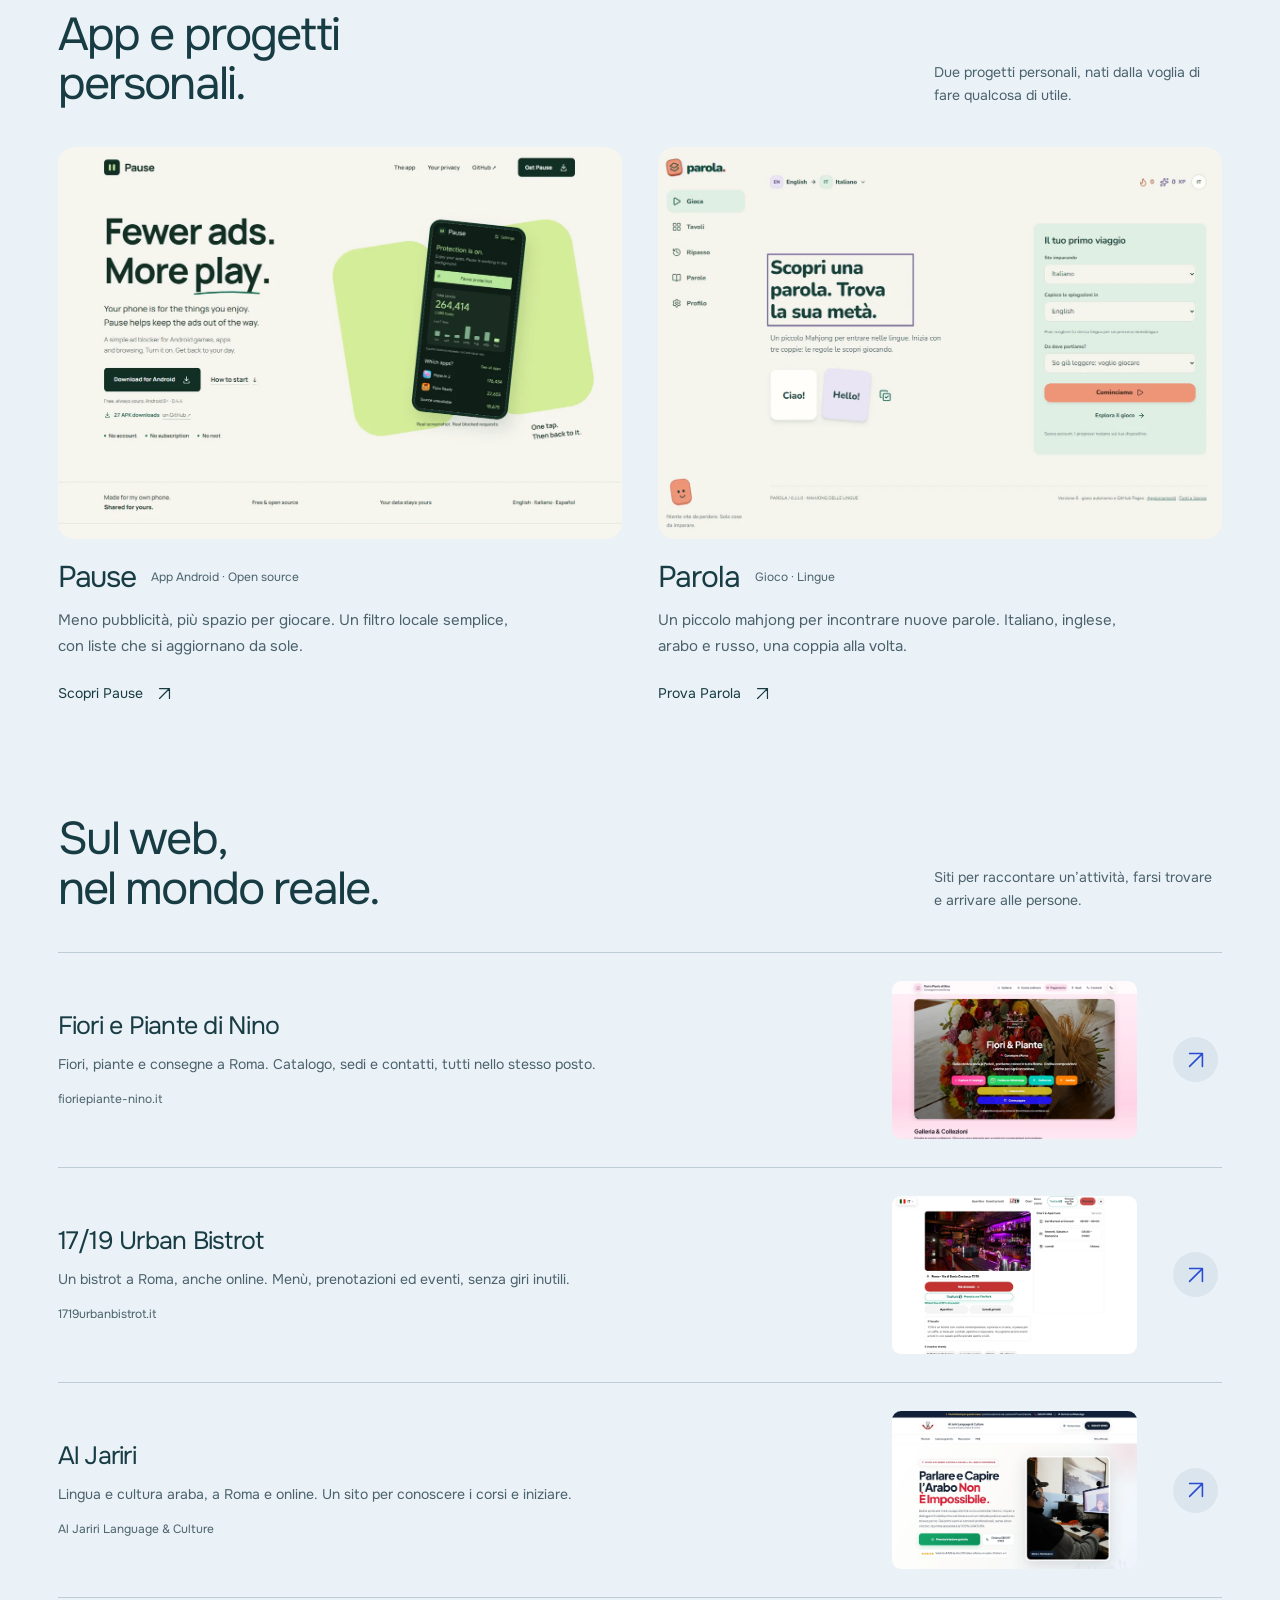
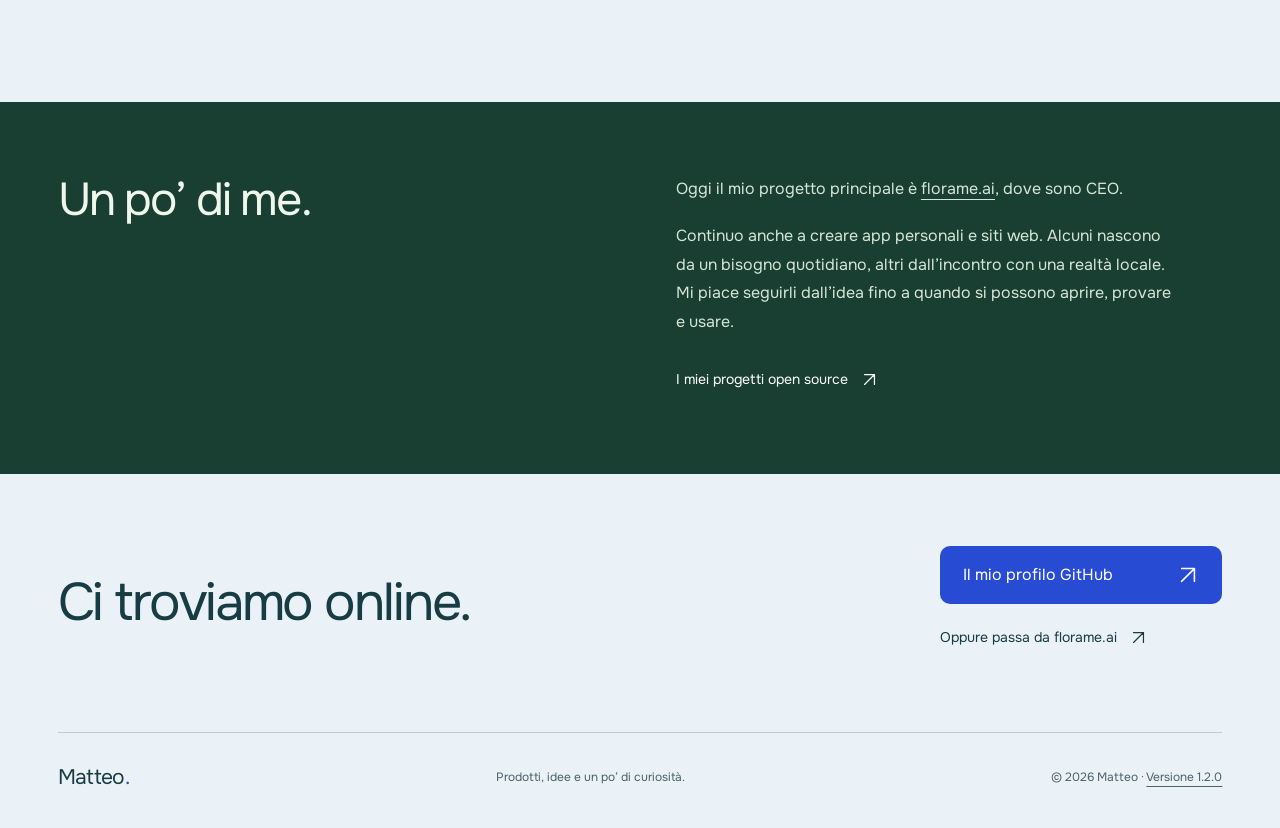
==== commit 70d2a14a: "fix: restore central Florame portfolio and clarify nonvisual author scope Follow the owner clarifica" ====
--- a/docs/index.html
+++ b/docs/index.html
@@ -3,14 +3,14 @@
 <head>
   <meta charset="utf-8">
   <meta name="viewport" content="width=device-width, initial-scale=1">
-  <title>Matteo — Prodotti e progetti</title>
-  <meta name="description" content="Sono Matteo. Creo prodotti digitali, app e siti web. Esplora Pause, Parola e una selezione dei miei progetti online.">
+  <title>Matteo — CEO di florame.ai · Prodotti e progetti</title>
+  <meta name="description" content="Sono Matteo, CEO di florame.ai. Creo prodotti digitali, app e siti web. Esplora florame.ai, Pause, Parola e una selezione dei miei progetti online.">
   <meta name="theme-color" content="#eaf1f7">
   <meta property="og:type" content="website">
-  <meta property="og:title" content="Matteo — Prodotti e progetti">
-  <meta property="og:description" content="Creo prodotti digitali, app e siti web: qui puoi provarli.">
+  <meta property="og:title" content="Matteo — CEO di florame.ai">
+  <meta property="og:description" content="CEO di florame.ai. Creo prodotti digitali, app e siti web: qui puoi provarli.">
   <meta property="og:url" content="https://matteoawi.github.io/">
-  <meta property="og:image" content="https://matteoawi.github.io/assets/social-preview.png">
+  <meta property="og:image" content="https://matteoawi.github.io/assets/social-preview.png?v=1.2.0">
   <meta property="og:locale" content="it_IT">
   <meta name="twitter:card" content="summary_large_image">
   <link rel="canonical" href="https://matteoawi.github.io/">
@@ -27,15 +27,23 @@
 
   <main id="contenuto">
     <section class="intro wrap" aria-labelledby="intro-title">
-      <h1 id="intro-title">Matteo. <br>Costruisco <span>prodotti.</span></h1>
+      <h1 id="intro-title">Matteo. <br>CEO di <span>florame.ai.</span></h1>
       <div class="intro-bottom">
         <div class="intro-copy"><p class="role">Costruisco prodotti digitali.</p><p>App, siti ed esperienze da usare. <br>Qui trovi le idee che ho portato online.</p></div>
-        <div class="intro-actions"><a class="button primary" href="#progetti">Scopri i progetti <svg class="arrow" viewBox="0 0 24 24" aria-hidden="true"><path d="M5 19 19 5M5 5h14v14"/></svg></a><a class="down-link" href="https://github.com/matteoawi">Profilo GitHub <svg class="arrow" viewBox="0 0 24 24" aria-hidden="true"><path d="M12 4v16m-6-6 6 6 6-6"/></svg></a></div>
+        <div class="intro-actions"><a class="button primary" href="https://florame.ai/">Scopri florame.ai <svg class="arrow" viewBox="0 0 24 24" aria-hidden="true"><path d="M5 19 19 5M5 5h14v14"/></svg></a><a class="down-link" href="#progetti">Esplora i progetti <svg class="arrow" viewBox="0 0 24 24" aria-hidden="true"><path d="M12 4v16m-6-6 6 6 6-6"/></svg></a></div>
       </div>
     </section>
 
+    <section class="flagship wrap" id="progetti" aria-labelledby="florame-title">
+      <div class="florame-board">
+        <div class="project-heading"><div><h2 id="florame-title">florame.ai<svg class="flower-mark" viewBox="0 0 40 40" width="40" height="40" aria-hidden="true"><path d="M20 4v32M4 20h32M9 9l22 22M9 31 31 9" fill="none" stroke="currentColor" stroke-width="6" stroke-linecap="round"/></svg></h2><p>Il progetto che guido come CEO.</p></div><a class="round-link" href="https://florame.ai/" aria-label="Visita florame.ai"><svg class="arrow" viewBox="0 0 24 24" aria-hidden="true"><path d="M5 19 19 5M5 5h14v14"/></svg></a></div>
+        <div class="flagship-description"><p>Scegli i fiori, immagina il bouquet. <br>Un fiorista vero lo realizza.</p><span>AI, personalizzazione<br>e fioristi locali.</span></div>
+        <a class="flagship-screen" href="https://florame.ai/" aria-label="Apri il sito florame.ai"><img src="assets/projects/florame.webp" width="1200" height="833" alt="La home di florame.ai con un bouquet e il percorso per creare una composizione personalizzata" fetchpriority="high"></a>
+        <div class="board-caption"><span>Una piattaforma per creare bouquet con l’AI e ordinarli dai fioristi.</span><a href="https://florame.ai/">florame.ai <svg class="arrow" viewBox="0 0 24 24" aria-hidden="true"><path d="M5 19 19 5M5 5h14v14"/></svg></a></div>
+      </div>
+    </section>
 
-    <section class="personal-work wrap section" id="progetti" aria-labelledby="personal-title">
+    <section class="personal-work wrap section" aria-labelledby="personal-title">
       <div class="section-heading"><h2 id="personal-title">App e progetti<br>personali.</h2><p>Due progetti personali, nati dalla voglia di fare qualcosa di utile.</p></div>
       <div class="product-pair">
         <article class="product pause">
@@ -58,9 +66,9 @@
       </div>
     </section>
 
-    <section class="about" id="chi-sono" aria-labelledby="about-title"><div class="wrap about-layout"><h2 id="about-title">Un po’ di me.</h2><div><p>Creo app personali e siti web. Alcuni nascono da un bisogno quotidiano, altri dall’incontro con una realtà locale. Mi piace seguirli dall’idea fino a quando si possono aprire, provare e usare.</p><a class="text-link" href="https://github.com/matteoawi">I miei progetti open source <svg class="arrow" viewBox="0 0 24 24" aria-hidden="true"><path d="M5 19 19 5M5 5h14v14"/></svg></a></div></div></section>
-    <section class="contact wrap" id="contatti" aria-labelledby="contact-title"><h2 id="contact-title">Ci troviamo online.</h2><div><a class="button primary" href="https://github.com/matteoawi">Il mio profilo GitHub <svg class="arrow" viewBox="0 0 24 24" aria-hidden="true"><path d="M5 19 19 5M5 5h14v14"/></svg></a></div></section>
+    <section class="about" id="chi-sono" aria-labelledby="about-title"><div class="wrap about-layout"><h2 id="about-title">Un po’ di me.</h2><div><p>Oggi il mio progetto principale è <a href="https://florame.ai/">florame.ai</a>, dove sono CEO.</p><p>Continuo anche a creare app personali e siti web. Alcuni nascono da un bisogno quotidiano, altri dall’incontro con una realtà locale. Mi piace seguirli dall’idea fino a quando si possono aprire, provare e usare.</p><a class="text-link" href="https://github.com/matteoawi">I miei progetti open source <svg class="arrow" viewBox="0 0 24 24" aria-hidden="true"><path d="M5 19 19 5M5 5h14v14"/></svg></a></div></div></section>
+    <section class="contact wrap" id="contatti" aria-labelledby="contact-title"><h2 id="contact-title">Ci troviamo online.</h2><div><a class="button primary" href="https://github.com/matteoawi">Il mio profilo GitHub <svg class="arrow" viewBox="0 0 24 24" aria-hidden="true"><path d="M5 19 19 5M5 5h14v14"/></svg></a><a class="text-link" href="https://florame.ai/">Oppure passa da florame.ai <svg class="arrow" viewBox="0 0 24 24" aria-hidden="true"><path d="M5 19 19 5M5 5h14v14"/></svg></a></div></section>
   </main>
-  <footer class="footer wrap"><a class="brand" href="#">Matteo<span class="brand-dot">.</span></a><p>Prodotti, idee e un po’ di curiosità.</p><small>© 2026 Matteo · <a href="changelog.html">Versione 1.1.0</a></small></footer>
+  <footer class="footer wrap"><a class="brand" href="#">Matteo<span class="brand-dot">.</span></a><p>Prodotti, idee e un po’ di curiosità.</p><small>© 2026 Matteo · <a href="changelog.html">Versione 1.2.0</a></small></footer>
 </body>
 </html>
--- a/docs/style.css
+++ b/docs/style.css
@@ -1,13 +1,11 @@
 @font-face{font-family:Onest;src:url('assets/fonts/onest.woff2') format('woff2');font-style:normal;font-weight:100 900;font-display:swap}
 :root{--paper:#eaf1f7;--ink:#183c43;--muted:#4b626c;--blue:#284bd4;--rule:#bdcdd5;--mint:#dcebd0;--green:#193f33;--white:#fff;--radius:16px;--max:1200px;--pad:clamp(20px,4.5vw,64px);color-scheme:light}
-*{box-sizing:border-box}html{scroll-behavior:smooth;scroll-padding-top:24px;scrollbar-color:#9eb2bf var(--paper)}body{margin:0;background:var(--paper);color:var(--ink);font-family:Onest,ui-sans-serif,system-ui,sans-serif;font-size:16px;line-height:1.6;-webkit-font-smoothing:antialiased}::selection{background:#c7d4ff;color:#132c6f}a{color:inherit;text-underline-offset:5px;text-decoration-thickness:1px}button,input{font:inherit;caret-color:var(--blue)}a:focus-visible{outline:3px solid var(--blue);outline-offset:6px}img{display:block;max-width:100%;height:auto}h1,h2,h3,p{margin:0}h1,h2,h3{text-wrap:balance;font-weight:600}h1,h2{letter-spacing:-.04em;line-height:1.07}p{text-wrap:pretty}svg{flex-shrink:0}.wrap{width:min(100% - var(--pad)*2,var(--max));margin-inline:auto}.arrow{width:22px;height:22px;fill:none;stroke:currentColor;stroke-width:1.7;stroke-linecap:round;stroke-linejoin:round}.skip{position:absolute;z-index:5;top:12px;left:20px;transform:translateY(-150%);padding:12px 20px;background:var(--white);border-radius:8px}.skip:focus{transform:none}.header{display:flex;justify-content:space-between;align-items:center;padding-block:28px;border-bottom:1px solid var(--rule);gap:24px}.brand{display:inline-flex;align-items:center;gap:9px;font-size:23px;font-weight:700;letter-spacing:-.03em;text-decoration:none}.brand-dot{color:var(--blue)}.header nav{display:flex;gap:34px;align-items:center;font-size:14px;font-weight:500}.header nav a{min-height:44px;display:inline-flex;gap:9px;align-items:center;text-decoration:none}.header nav a:hover{text-decoration:underline}.header nav .arrow{width:16px;height:16px}.intro{padding-top:73px;padding-bottom:61px;animation:arrive .65s cubic-bezier(.16,1,.3,1) both}.intro h1{font-size:clamp(42px,6.7vw,88px);max-width:1100px;font-weight:500}.intro h1 span{color:var(--blue)}.intro-bottom{display:flex;justify-content:space-between;align-items:flex-end;gap:36px;margin-top:34px}.intro-copy .role{font-size:24px;font-weight:500;margin-bottom:10px}.role a{color:var(--green)}.intro-copy>p:last-child{font-size:17px;color:var(--muted);line-height:1.65}.intro-actions{display:flex;flex-direction:column;align-items:flex-start;gap:17px;min-width:231px;padding-bottom:3px}.button{display:inline-flex;justify-content:space-between;gap:32px;align-items:center;min-height:56px;padding:16px 23px;font-weight:500;border-radius:10px;text-decoration:none;transition:background .2s,color .2s}.primary{color:white;background:var(--blue)}.primary:hover{background:#1a39ab}.down-link{display:inline-flex;align-items:center;gap:14px;font-size:14px;font-weight:500;text-decoration:none}.down-link .arrow{height:18px;width:18px}.down-link:hover{text-decoration:underline}.project-heading{display:flex;align-items:center;justify-content:space-between;gap:20px}.project-heading h2{display:flex;align-items:center;gap:19px;font-size:clamp(36px,5vw,60px);font-weight:600;letter-spacing:-.04em;color:var(--green)}.flower-mark{font-size:49px;line-height:1;color:#e65a77}.project-heading p{font-size:14px;color:#385447;margin-top:8px}.round-link{flex-shrink:0;width:57px;height:57px;border-radius:50%;display:grid;place-items:center;background:var(--green);color:var(--mint);transition:background .2s}.round-link:hover{background:#2e5b49}.round-link .arrow{width:25px;height:25px}.flagship-description{display:flex;justify-content:space-between;align-items:flex-end;gap:30px;margin-top:30px;margin-bottom:28px}.flagship-description>p{font-size:clamp(20px,2.6vw,31px);line-height:1.3;letter-spacing:-.025em;color:var(--green)}.flagship-description>span{text-align:right;font-size:13px;color:#385447;line-height:1.5}.flagship-screen{display:block;max-height:610px;overflow:hidden;border-radius:10px;background:#f9f2ea;box-shadow:0 12px 28px #24473016}.flagship-screen img{width:100%;height:auto}.board-caption{display:flex;align-items:center;justify-content:space-between;gap:30px;font-size:12px;color:#385447;margin-top:21px}.board-caption>a{display:inline-flex;align-items:center;gap:7px;font-size:14px;font-weight:600;color:var(--green);text-decoration:none;white-space:nowrap}.board-caption .arrow{width:16px;height:16px}.board-caption>a:hover{text-decoration:underline}.section{padding-block:99px 0}.section-heading{display:flex;justify-content:space-between;align-items:flex-end;gap:36px;margin-bottom:39px}.section-heading h2{font-size:clamp(29px,3.8vw,46px);font-weight:500}.section-heading>p{max-width:32ch;font-size:14px;color:var(--muted);line-height:1.6;padding-bottom:2px}.product-pair{display:grid;grid-template-columns:1fr 1fr;gap:36px}.product-image{display:block;overflow:hidden;border-radius:var(--radius);background:#dce3e5;aspect-ratio:1.44}.product-image img{width:100%;height:100%;object-fit:cover}.product-copy{padding-top:22px;max-width:530px}.product-name{display:flex;align-items:center;gap:15px;flex-wrap:wrap}.product-name h3{font-size:30px;letter-spacing:-.035em;line-height:1.1}.product-name>span{font-size:12px;color:var(--muted)}.product-copy>p{font-size:15px;line-height:1.75;color:var(--muted);margin-top:13px;max-width:47ch}.text-link{display:inline-flex;gap:13px;align-items:center;font-weight:500;font-size:14px;text-decoration:none;min-height:44px}.text-link:hover{text-decoration:underline}.text-link .arrow{width:17px;height:17px}.product-copy .text-link{margin-top:12px}.website-list{border-top:1px solid var(--rule)}.website{display:grid;grid-template-columns:1fr 245px 49px;align-items:center;gap:36px;padding:28px 0;border-bottom:1px solid var(--rule);text-decoration:none}.website h3{font-size:25px;line-height:1.2;letter-spacing:-.03em}.website p{font-size:14px;line-height:1.7;color:var(--muted);margin-top:12px}.domain{display:block;font-size:12px;color:var(--muted);margin-top:13px}.website>img{width:245px;aspect-ratio:1.55;object-fit:cover;object-position:top;border-radius:9px}.website-arrow{width:45px;height:45px;display:grid;place-items:center;border-radius:50%;background:#dae5ee;color:var(--blue);transition:background .2s,color .2s}.website:hover h3{text-decoration:underline;text-underline-offset:6px;text-decoration-thickness:1px}.website:hover .website-arrow{background:var(--blue);color:white}.about{margin-top:104px;background:var(--green);color:#eff6ec;padding-block:73px}.about-layout{display:grid;grid-template-columns:1fr 1fr;gap:72px}.about h2{font-size:clamp(32px,3.8vw,46px);font-weight:500}.about-layout>div{max-width:520px}.about p{font-size:16px;line-height:1.8;color:#d7e5d8}.about p+p{margin-top:18px}.about .text-link{margin-top:20px;color:white}.about a:focus-visible{outline-color:#d7e5d8}.contact{display:flex;justify-content:space-between;align-items:center;padding-block:72px;gap:36px}.contact h2{font-size:clamp(34px,4.3vw,53px);font-weight:500;max-width:12ch}.contact>div{display:flex;align-items:flex-start;flex-direction:column;gap:12px}.contact .button{min-width:282px}.footer{border-top:1px solid var(--rule);display:flex;align-items:center;justify-content:space-between;gap:24px;padding-block:28px 34px}.footer .brand{font-size:21px;gap:0}.footer p,.footer small{font-size:12px;color:var(--muted)}.footer small{white-space:nowrap}.footer a:hover{color:var(--blue)}.release{padding-block:80px;min-height:70vh;max-width:780px}.release h1{font-size:clamp(36px,6vw,70px);margin-bottom:24px}.release h2{font-size:28px;margin-top:42px;margin-bottom:20px}.release p,.release li{color:var(--muted);max-width:65ch}.release li+li{margin-top:12px}.release .text-link{margin-top:30px}
+*{box-sizing:border-box}html{scroll-behavior:smooth;scroll-padding-top:24px;scrollbar-color:#9eb2bf var(--paper)}body{margin:0;background:var(--paper);color:var(--ink);font-family:Onest,ui-sans-serif,system-ui,sans-serif;font-size:16px;line-height:1.6;-webkit-font-smoothing:antialiased}::selection{background:#c7d4ff;color:#132c6f}a{color:inherit;text-underline-offset:5px;text-decoration-thickness:1px}button,input{font:inherit;caret-color:var(--blue)}a:focus-visible{outline:3px solid var(--blue);outline-offset:6px}img{display:block;max-width:100%;height:auto}h1,h2,h3,p{margin:0}h1,h2,h3{text-wrap:balance;font-weight:600}h1,h2{letter-spacing:-.04em;line-height:1.07}p{text-wrap:pretty}svg{flex-shrink:0}.wrap{width:min(100% - var(--pad)*2,var(--max));margin-inline:auto}.arrow{width:22px;height:22px;fill:none;stroke:currentColor;stroke-width:1.7;stroke-linecap:round;stroke-linejoin:round}.skip{position:absolute;z-index:5;top:12px;left:20px;transform:translateY(-150%);padding:12px 20px;background:var(--white);border-radius:8px}.skip:focus{transform:none}.header{display:flex;justify-content:space-between;align-items:center;padding-block:28px;border-bottom:1px solid var(--rule);gap:24px}.brand{display:inline-flex;align-items:center;gap:9px;font-size:23px;font-weight:700;letter-spacing:-.03em;text-decoration:none}.brand-dot{color:var(--blue)}.header nav{display:flex;gap:34px;align-items:center;font-size:14px;font-weight:500}.header nav a{min-height:44px;display:inline-flex;gap:9px;align-items:center;text-decoration:none}.header nav a:hover{text-decoration:underline}.header nav .arrow{width:16px;height:16px}.intro{padding-top:73px;padding-bottom:61px;animation:arrive .65s cubic-bezier(.16,1,.3,1) both}.intro h1{font-size:clamp(42px,6.7vw,88px);max-width:1100px;font-weight:500}.intro h1 span{color:var(--blue)}.intro-bottom{display:flex;justify-content:space-between;align-items:flex-end;gap:36px;margin-top:34px}.intro-copy .role{font-size:24px;font-weight:500;margin-bottom:10px}.role a{color:var(--green)}.intro-copy>p:last-child{font-size:17px;color:var(--muted);line-height:1.65}.intro-actions{display:flex;flex-direction:column;align-items:flex-start;gap:17px;min-width:231px;padding-bottom:3px}.button{display:inline-flex;justify-content:space-between;gap:32px;align-items:center;min-height:56px;padding:16px 23px;font-weight:500;border-radius:10px;text-decoration:none;transition:background .2s,color .2s}.primary{color:white;background:var(--blue)}.primary:hover{background:#1a39ab}.down-link{display:inline-flex;align-items:center;gap:14px;font-size:14px;font-weight:500;text-decoration:none}.down-link .arrow{height:18px;width:18px}.down-link:hover{text-decoration:underline}.florame-board{background:var(--mint);padding:43px 44px 24px;border-radius:var(--radius);overflow:hidden}.project-heading{display:flex;align-items:center;justify-content:space-between;gap:20px}.project-heading h2{display:flex;align-items:center;gap:19px;font-size:clamp(36px,5vw,60px);font-weight:600;letter-spacing:-.04em;color:var(--green)}.flower-mark{font-size:49px;line-height:1;color:#e65a77}.project-heading p{font-size:14px;color:#385447;margin-top:8px}.round-link{flex-shrink:0;width:57px;height:57px;border-radius:50%;display:grid;place-items:center;background:var(--green);color:var(--mint);transition:background .2s}.round-link:hover{background:#2e5b49}.round-link .arrow{width:25px;height:25px}.flagship-description{display:flex;justify-content:space-between;align-items:flex-end;gap:30px;margin-top:30px;margin-bottom:28px}.flagship-description>p{font-size:clamp(20px,2.6vw,31px);line-height:1.3;letter-spacing:-.025em;color:var(--green)}.flagship-description>span{text-align:right;font-size:13px;color:#385447;line-height:1.5}.flagship-screen{display:block;max-height:610px;overflow:hidden;border-radius:10px;background:#f9f2ea;box-shadow:0 12px 28px #24473016}.flagship-screen img{width:100%;height:auto}.board-caption{display:flex;align-items:center;justify-content:space-between;gap:30px;font-size:12px;color:#385447;margin-top:21px}.board-caption>a{display:inline-flex;align-items:center;gap:7px;font-size:14px;font-weight:600;color:var(--green);text-decoration:none;white-space:nowrap}.board-caption .arrow{width:16px;height:16px}.board-caption>a:hover{text-decoration:underline}.section{padding-block:99px 0}.section-heading{display:flex;justify-content:space-between;align-items:flex-end;gap:36px;margin-bottom:39px}.section-heading h2{font-size:clamp(29px,3.8vw,46px);font-weight:500}.section-heading>p{max-width:32ch;font-size:14px;color:var(--muted);line-height:1.6;padding-bottom:2px}.product-pair{display:grid;grid-template-columns:1fr 1fr;gap:36px}.product-image{display:block;overflow:hidden;border-radius:var(--radius);background:#dce3e5;aspect-ratio:1.44}.product-image img{width:100%;height:100%;object-fit:cover}.product-copy{padding-top:22px;max-width:530px}.product-name{display:flex;align-items:center;gap:15px;flex-wrap:wrap}.product-name h3{font-size:30px;letter-spacing:-.035em;line-height:1.1}.product-name>span{font-size:12px;color:var(--muted)}.product-copy>p{font-size:15px;line-height:1.75;color:var(--muted);margin-top:13px;max-width:47ch}.text-link{display:inline-flex;gap:13px;align-items:center;font-weight:500;font-size:14px;text-decoration:none;min-height:44px}.text-link:hover{text-decoration:underline}.text-link .arrow{width:17px;height:17px}.product-copy .text-link{margin-top:12px}.website-list{border-top:1px solid var(--rule)}.website{display:grid;grid-template-columns:1fr 245px 49px;align-items:center;gap:36px;padding:28px 0;border-bottom:1px solid var(--rule);text-decoration:none}.website h3{font-size:25px;line-height:1.2;letter-spacing:-.03em}.website p{font-size:14px;line-height:1.7;color:var(--muted);margin-top:12px}.domain{display:block;font-size:12px;color:var(--muted);margin-top:13px}.website>img{width:245px;aspect-ratio:1.55;object-fit:cover;object-position:top;border-radius:9px}.website-arrow{width:45px;height:45px;display:grid;place-items:center;border-radius:50%;background:#dae5ee;color:var(--blue);transition:background .2s,color .2s}.website:hover h3{text-decoration:underline;text-underline-offset:6px;text-decoration-thickness:1px}.website:hover .website-arrow{background:var(--blue);color:white}.about{margin-top:104px;background:var(--green);color:#eff6ec;padding-block:73px}.about-layout{display:grid;grid-template-columns:1fr 1fr;gap:72px}.about h2{font-size:clamp(32px,3.8vw,46px);font-weight:500}.about-layout>div{max-width:520px}.about p{font-size:16px;line-height:1.8;color:#d7e5d8}.about p+p{margin-top:18px}.about .text-link{margin-top:20px;color:white}.about a:focus-visible{outline-color:#d7e5d8}.contact{display:flex;justify-content:space-between;align-items:center;padding-block:72px;gap:36px}.contact h2{font-size:clamp(34px,4.3vw,53px);font-weight:500;max-width:12ch}.contact>div{display:flex;align-items:flex-start;flex-direction:column;gap:12px}.contact .button{min-width:282px}.footer{border-top:1px solid var(--rule);display:flex;align-items:center;justify-content:space-between;gap:24px;padding-block:28px 34px}.footer .brand{font-size:21px;gap:0}.footer p,.footer small{font-size:12px;color:var(--muted)}.footer small{white-space:nowrap}.footer a:hover{color:var(--blue)}.release{padding-block:80px;min-height:70vh;max-width:780px}.release h1{font-size:clamp(36px,6vw,70px);margin-bottom:24px}.release h2{font-size:28px;margin-top:42px;margin-bottom:20px}.release p,.release li{color:var(--muted);max-width:65ch}.release li+li{margin-top:12px}.release .text-link{margin-top:30px}
 @keyframes arrive{from{transform:translateY(10px)}to{transform:translateY(0)}}
 @media(hover:hover){.product-image img,.flagship-screen img{transition:transform .5s cubic-bezier(.16,1,.3,1)}.product-image:hover img,.flagship-screen:hover img{transform:scale(1.015)}}
 @media(min-width:1500px){.intro{padding-top:87px;padding-bottom:71px}.intro h1{font-size:96px}}
-@media(max-width:850px){.header nav{gap:22px}.intro{padding-top:54px}.intro h1{font-size:clamp(42px,7.9vw,72px)}.intro-bottom{margin-top:29px}.intro-copy .role{font-size:21px}.intro-copy>p:last-child{font-size:15px}.intro-actions{min-width:210px}.button{padding-inline:19px;font-size:14px}.flagship-description>span{display:none}.section{padding-top:74px}.section-heading{align-items:flex-start;gap:25px}.section-heading>p{max-width:230px}.product-pair{gap:24px}.product-name>span{width:100%;font-size:12px}.product-copy>p{font-size:14px}.website{grid-template-columns:1fr 190px 36px;gap:20px}.website>img{width:190px}.website h3{font-size:22px}.website-arrow{width:36px;height:36px}.website-arrow .arrow{width:18px;height:18px}.about{margin-top:78px}.about-layout{gap:34px}.about p{font-size:15px}.footer{flex-wrap:wrap}.footer small{margin-left:auto}}
-@media(max-width:560px){.header{padding-block:17px;gap:12px}.header .brand>span{display:none}.header .brand{gap:0}.header nav{gap:22px;font-size:12px}.header nav .arrow{display:none}.intro{padding-top:42px;padding-bottom:37px}.intro h1{font-size:clamp(36px,8.7vw,49px);line-height:1.1;letter-spacing:-.04em}.intro-bottom{display:block;margin-top:25px}.intro-copy .role{font-size:21px;margin-bottom:10px}.intro-copy>p:last-child{font-size:15px}.intro-actions{flex-direction:row;flex-wrap:wrap;align-items:center;gap:13px 22px;margin-top:24px;min-width:0}.button{min-height:50px;font-size:13px;padding:13px 16px;gap:21px}.button .arrow{width:18px;height:18px}.down-link{font-size:12px;gap:8px;min-height:44px}.project-heading h2{font-size:36px;gap:12px}.flower-mark{font-size:34px}.project-heading p{font-size:12px;margin-top:6px}.round-link{width:43px;height:43px}.round-link .arrow{width:21px;height:21px}.flagship-description{margin-top:23px;margin-bottom:22px}.flagship-description>p{font-size:20px;line-height:1.4}.flagship-screen{border-radius:6px;max-height:none}.board-caption{display:block;margin-top:17px;font-size:12px;max-width:31ch}.board-caption>a{display:flex;width:max-content;margin-top:10px;font-size:13px}.section{padding-top:61px}.section-heading{display:block;margin-bottom:27px}.section-heading h2{font-size:31px}.section-heading>p{margin-top:20px;font-size:13px;max-width:none}.section-heading>p br{display:none}.product-pair{grid-template-columns:1fr;gap:36px}.product-image{aspect-ratio:1.44;border-radius:12px}.product-copy{padding-top:18px}.product-name{gap:13px}.product-name h3{font-size:28px}.product-name>span{width:auto;font-size:12px}.product-copy>p{font-size:14px;margin-top:11px}.product-copy .text-link{margin-top:8px}.website{grid-template-columns:1fr 35px;gap:20px;padding:25px 0}.website>img{display:none}.website h3{font-size:22px}.website p{font-size:13px;margin-top:10px}.website p br{display:none}.domain{margin-top:11px;font-size:12px}.website-arrow{width:35px;height:35px}.about{margin-top:61px;padding-block:45px}.about-layout{grid-template-columns:1fr;gap:27px}.about h2{font-size:32px}.about p{font-size:14px;line-height:1.8}.about .text-link{font-size:13px;margin-top:17px}.contact{align-items:flex-start;flex-direction:column;padding-block:44px;gap:27px}.contact h2{font-size:38px;max-width:10ch}.contact .button{min-width:248px}.contact .text-link{font-size:12px}.footer{padding-top:24px;padding-bottom:27px;gap:14px;align-items:flex-start}.footer p{width:calc(100% - 110px);text-align:right;font-size:12px;align-self:center}.footer small{width:100%;font-size:12px;margin:0}.release{padding-block:48px}.release li{font-size:14px}}
+@media(max-width:850px){.header nav{gap:22px}.intro{padding-top:54px}.intro h1{font-size:clamp(42px,7.9vw,72px)}.intro-bottom{margin-top:29px}.intro-copy .role{font-size:21px}.intro-copy>p:last-child{font-size:15px}.intro-actions{min-width:210px}.button{padding-inline:19px;font-size:14px}.florame-board{padding:31px 28px 23px}.flagship-description>span{display:none}.section{padding-top:74px}.section-heading{align-items:flex-start;gap:25px}.section-heading>p{max-width:230px}.product-pair{gap:24px}.product-name>span{width:100%;font-size:12px}.product-copy>p{font-size:14px}.website{grid-template-columns:1fr 190px 36px;gap:20px}.website>img{width:190px}.website h3{font-size:22px}.website-arrow{width:36px;height:36px}.website-arrow .arrow{width:18px;height:18px}.about{margin-top:78px}.about-layout{gap:34px}.about p{font-size:15px}.footer{flex-wrap:wrap}.footer small{margin-left:auto}}
+@media(max-width:560px){.header{padding-block:17px;gap:12px}.header .brand>span{display:none}.header .brand{gap:0}.header nav{gap:22px;font-size:12px}.header nav .arrow{display:none}.intro{padding-top:42px;padding-bottom:37px}.intro h1{font-size:clamp(36px,8.7vw,49px);line-height:1.1;letter-spacing:-.04em}.intro-bottom{display:block;margin-top:25px}.intro-copy .role{font-size:21px;margin-bottom:10px}.intro-copy>p:last-child{font-size:15px}.intro-actions{flex-direction:row;flex-wrap:wrap;align-items:center;gap:13px 22px;margin-top:24px;min-width:0}.button{min-height:50px;font-size:13px;padding:13px 16px;gap:21px}.button .arrow{width:18px;height:18px}.down-link{font-size:12px;gap:8px;min-height:44px}.florame-board{padding:25px 20px 20px;border-radius:13px}.project-heading h2{font-size:36px;gap:12px}.flower-mark{font-size:34px}.project-heading p{font-size:12px;margin-top:6px}.round-link{width:43px;height:43px}.round-link .arrow{width:21px;height:21px}.flagship-description{margin-top:23px;margin-bottom:22px}.flagship-description>p{font-size:20px;line-height:1.4}.flagship-screen{border-radius:6px;max-height:none}.board-caption{display:block;margin-top:17px;font-size:12px;max-width:31ch}.board-caption>a{display:flex;width:max-content;margin-top:10px;font-size:13px}.section{padding-top:61px}.section-heading{display:block;margin-bottom:27px}.section-heading h2{font-size:31px}.section-heading>p{margin-top:20px;font-size:13px;max-width:none}.section-heading>p br{display:none}.product-pair{grid-template-columns:1fr;gap:36px}.product-image{aspect-ratio:1.44;border-radius:12px}.product-copy{padding-top:18px}.product-name{gap:13px}.product-name h3{font-size:28px}.product-name>span{width:auto;font-size:12px}.product-copy>p{font-size:14px;margin-top:11px}.product-copy .text-link{margin-top:8px}.website{grid-template-columns:1fr 35px;gap:20px;padding:25px 0}.website>img{display:none}.website h3{font-size:22px}.website p{font-size:13px;margin-top:10px}.website p br{display:none}.domain{margin-top:11px;font-size:12px}.website-arrow{width:35px;height:35px}.about{margin-top:61px;padding-block:45px}.about-layout{grid-template-columns:1fr;gap:27px}.about h2{font-size:32px}.about p{font-size:14px;line-height:1.8}.about .text-link{font-size:13px;margin-top:17px}.contact{align-items:flex-start;flex-direction:column;padding-block:44px;gap:27px}.contact h2{font-size:38px;max-width:10ch}.contact .button{min-width:248px}.contact .text-link{font-size:12px}.footer{padding-top:24px;padding-bottom:27px;gap:14px;align-items:flex-start}.footer p{width:calc(100% - 110px);text-align:right;font-size:12px;align-self:center}.footer small{width:100%;font-size:12px;margin:0}.release{padding-block:48px}.release li{font-size:14px}}
 @media(prefers-reduced-motion:reduce){html{scroll-behavior:auto}.intro{animation:none}*,*::before,*::after{transition:none!important;animation:none!important}}
 
 @media(max-width:360px){.project-heading{gap:12px}.project-heading h2{font-size:30px;gap:10px}.flower-mark{width:28px;height:28px}.round-link{width:40px;height:40px}}
-
-.personal-work{padding-top:20px}
